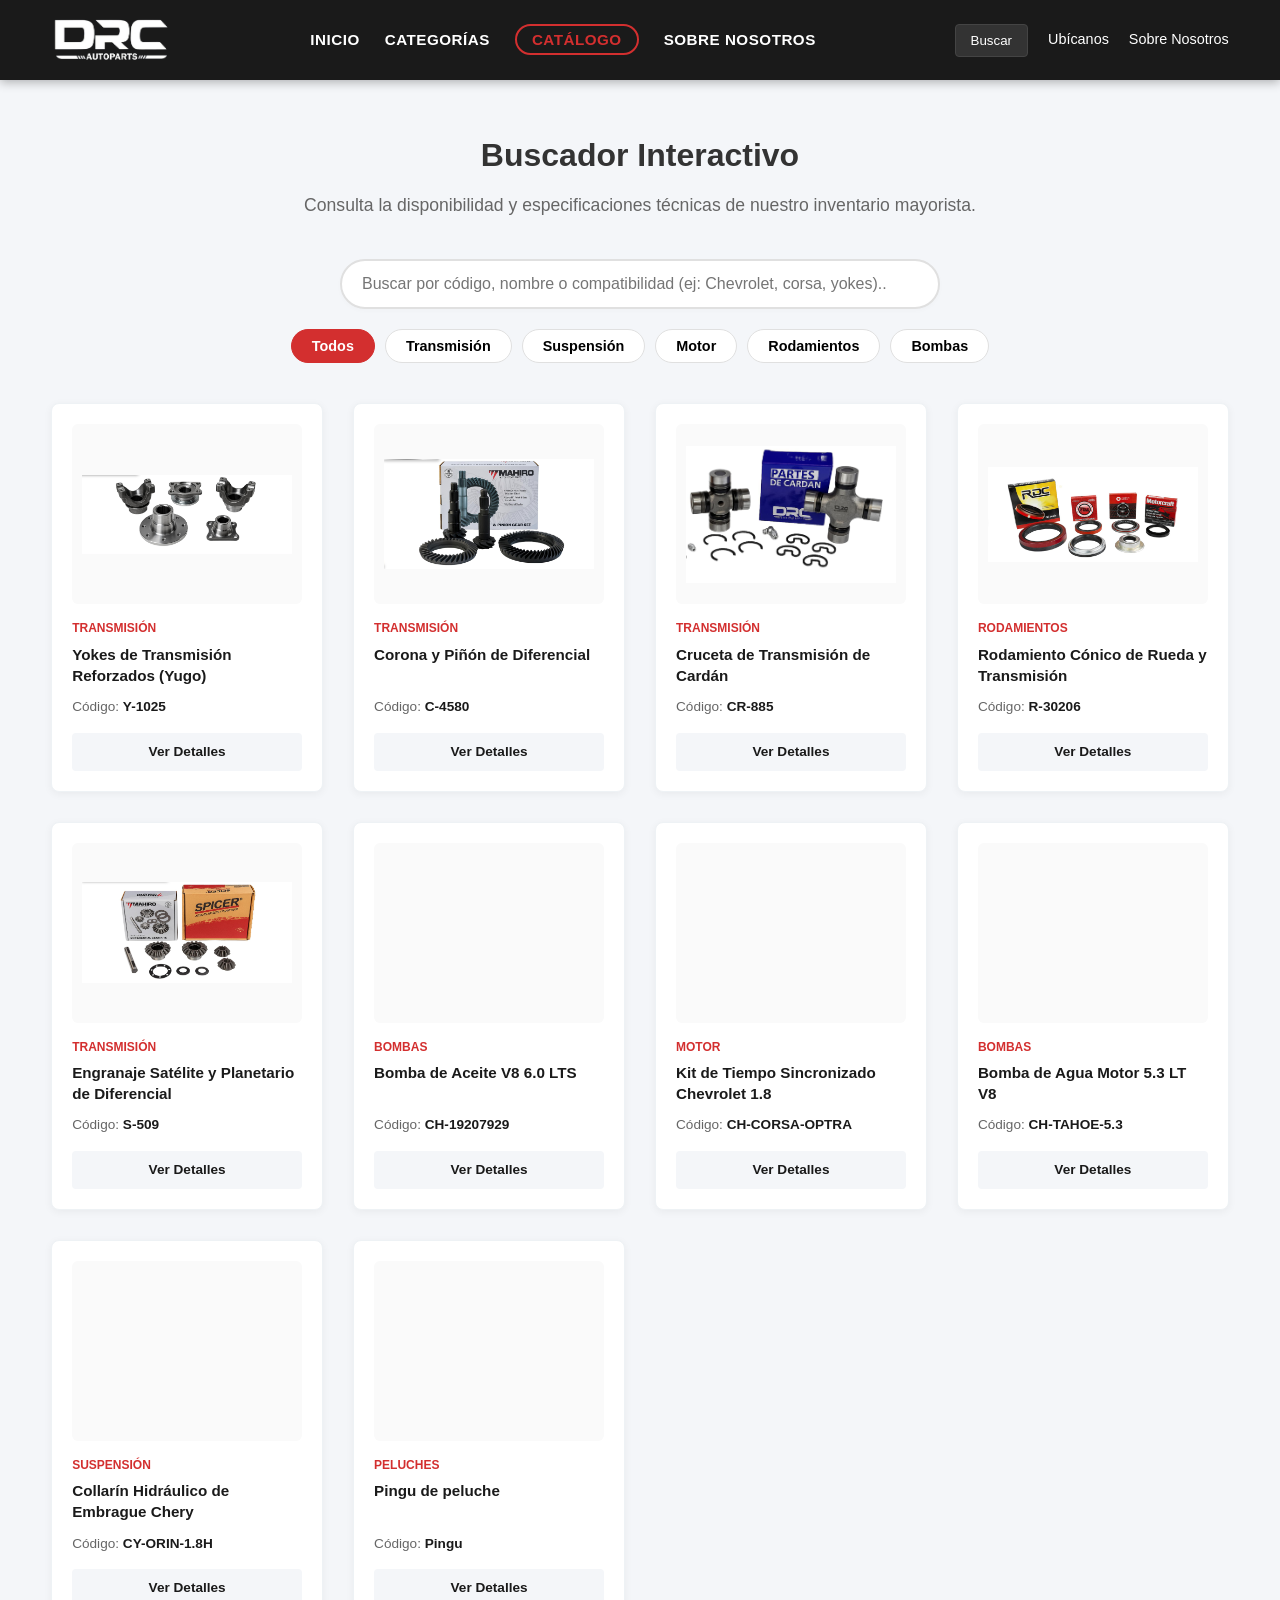
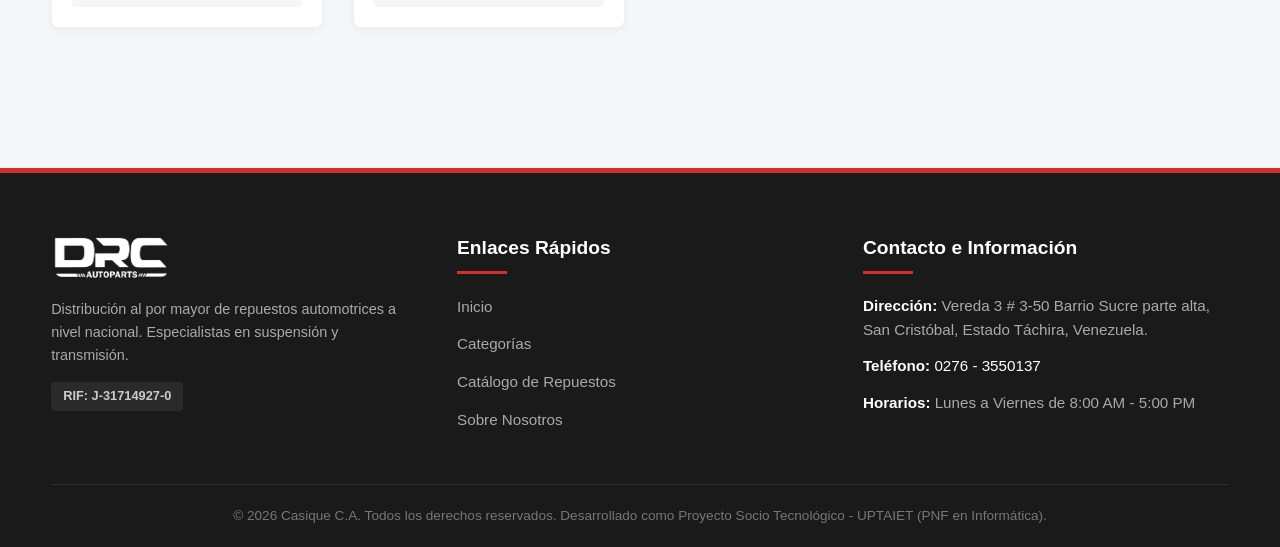
==== catalogo.html @ 3ccfd4df "Add files via upload" ====
<!DOCTYPE html>
<html lang="es">

<head>
    <meta charset="UTF-8">
    <meta name="viewport" content="width=device-width, initial-scale=1.0">
    <title>Catálogo de Repuestos | Casique C.A. - Mayor de Repuestos</title>
    <link rel="stylesheet" href="estilos.css">
</head>

<body>

    <!-- Header Corporativo -->
    <header>
        <div class="logo">
            <a href="index.html">
                <img src="images/logo.png" alt="Logo de la empresa Casique C.A.">
            </a>
        </div>

        <nav id="nav-menu">
            <ul>
                <li><a href="index.html#inicio">Inicio</a></li>
                <li><a href="index.html#categorias">Categorías</a></li>
                <li><a href="catalogo.html" class="highlight-link">Catálogo</a></li>
                <li><a href="index.html#sobre-nosotros">Sobre Nosotros</a></li>
            </ul>
        </nav>

        <div class="header-tools">
            <button class="buscar" id="header-search-btn">Buscar</button>
            <a href="index.html#despacho">Ubícanos</a>
            <a href="index.html#sobre-nosotros">Sobre Nosotros</a>
        </div>

        <button class="hamburger" id="hamburger-btn" aria-label="Abrir menú">
            <span></span>
            <span></span>
            <span></span>
        </button>
    </header>

    <main>
        <!-- Sección de Filtros y Búsqueda -->
        <section id="productos" class="seccion-catalogo" style="padding-top: 50px;">
            <h2 style="margin-bottom: 10px; font-weight: 700; text-align: center; font-size: 2rem;">Buscador Interactivo
            </h2>
            <p style="text-align: center; color: #666; margin-bottom: 40px;">Consulta la disponibilidad y
                especificaciones técnicas de nuestro inventario mayorista.</p>

            <div class="catalogo-controles">
                <div class="buscador-caja">
                    <input type="text" id="buscar-producto"
                        placeholder="Buscar por código, nombre o compatibilidad (ej: Chevrolet, corsa, yokes)...">
                    <button class="btn-clear-search" id="btn-clear-search"
                        aria-label="Limpiar búsqueda">&times;</button>
                </div>
                <div class="filtros-categorias" id="filtros-categorias">
                    <button class="filtro-btn activo" data-categoria="todos">Todos</button>
                    <button class="filtro-btn" data-categoria="transmision">Transmisión</button>
                    <button class="filtro-btn" data-categoria="suspension">Suspensión</button>
                    <button class="filtro-btn" data-categoria="motor">Motor</button>
                    <button class="filtro-btn" data-categoria="rodamientos">Rodamientos</button>
                    <button class="filtro-btn" data-categoria="bombas">Bombas</button>
                </div>
            </div>

            <div class="grid-productos" id="productos-container">
                <!-- Se cargará dinámicamente con JS -->
            </div>

            <div id="no-results" class="no-results hidden">
                <svg width="64" height="64" viewBox="0 0 24 24" fill="none" stroke="currentColor" stroke-width="1.5"
                    stroke-linecap="round" stroke-linejoin="round">
                    <circle cx="11" cy="11" r="8"></circle>
                    <line x1="21" y1="21" x2="16.65" y2="16.65"></line>
                    <line x1="8" y1="11" x2="14" y2="11"></line>
                </svg>
                <p>No se encontraron repuestos que coincidan con tu búsqueda.</p>
                <button class="btn" id="btn-reset-filters">Ver todos los productos</button>
            </div>
        </section>

    </main>

    <!-- Modal de Detalles del Producto -->
    <div id="producto-modal" class="modal">
        <div class="modal-content">
            <button class="close-modal" id="close-modal-btn" aria-label="Cerrar modal">&times;</button>
            <div class="modal-body">
                <div class="modal-img-container">
                    <img id="modal-producto-img" src="" alt="Imagen de repuesto">
                </div>
                <div class="modal-info">
                    <span id="modal-producto-categoria" class="tag-categoria">Categoría</span>
                    <h3 id="modal-producto-titulo">Nombre del Repuesto</h3>
                    <p class="codigo-producto">Código: <span id="modal-producto-codigo">N/A</span></p>
                    <div class="detalles-compatibilidad">
                        <h4>Compatibilidad y Descripción:</h4>
                        <p id="modal-producto-descripcion">Detalles técnicos del repuesto...</p>
                    </div>
                    <div class="modal-actions">
                        <a href="#" id="modal-btn-cotizar" target="_blank" class="btn btn-whatsapp"
                            style="text-decoration: none;">
                            <svg width="20" height="20" viewBox="0 0 24 24" fill="currentColor"
                                style="margin-right: 8px; vertical-align: middle;">
                                <path
                                    d="M.057 24l1.687-6.163c-1.041-1.804-1.588-3.849-1.587-5.946C.06 5.348 5.397.01 12.008.01c3.202.001 6.212 1.246 8.477 3.514 2.266 2.268 3.507 5.28 3.505 8.484-.004 6.657-5.34 11.997-11.953 11.997-2.005-.001-3.973-.502-5.717-1.456L0 24zm6.59-4.846c1.6.95 3.188 1.449 4.825 1.451 5.436 0 9.86-4.37 9.864-9.799.002-2.63-1.023-5.101-2.885-6.97C16.579 2.028 14.103 1 11.488 1 6.048 1 1.622 5.37 1.618 10.8c-.001 1.702.455 3.361 1.32 4.8l-.996 3.636 3.725-.976zm11.458-7.712c-.302-.15-1.788-.882-2.064-.983-.277-.1-.478-.15-.679.15-.202.302-.782.983-.96 1.185-.177.201-.355.225-.657.075-.302-.15-1.274-.469-2.427-1.496-.897-.8-1.502-1.788-1.678-2.088-.178-.3-.02-.461.13-.611.135-.135.302-.35.454-.525.151-.175.202-.3.302-.5.101-.2.05-.376-.025-.526-.075-.15-.679-1.636-.93-2.247-.244-.587-.49-.508-.679-.518-.175-.008-.376-.01-.578-.01-.201 0-.527.075-.803.376-.277.301-1.056 1.028-1.056 2.508 0 1.48 1.081 2.91 1.232 3.111.15.201 2.128 3.249 5.156 4.554.72.31 1.28.496 1.718.636.723.23 1.381.198 1.902.12.58-.087 1.788-.731 2.039-1.437.252-.705.252-1.309.176-1.437-.075-.128-.277-.203-.579-.353z" />
                            </svg>
                            Solicitar por WhatsApp
                        </a>
                    </div>
                </div>
            </div>
        </div>
    </div>

    <!-- Pie de Página Institucional -->
    <footer>
        <div class="footer-container">
            <div class="footer-col footer-about">
                <img src="images/logo.png" alt="Casique C.A. Logo" class="footer-logo">
                <p>Distribución al por mayor de repuestos automotrices a nivel nacional. Especialistas en suspensión y
                    transmisión.</p>
                <div class="footer-rif">RIF: J-31714927-0</div>
            </div>

            <div class="footer-col footer-links">
                <h3>Enlaces Rápidos</h3>
                <ul>
                    <li><a href="index.html#inicio">Inicio</a></li>
                    <li><a href="index.html#categorias">Categorías</a></li>
                    <li><a href="catalogo.html">Catálogo de Repuestos</a></li>
                    <li><a href="index.html#sobre-nosotros">Sobre Nosotros</a></li>
                </ul>
            </div>

            <div class="footer-col footer-contact">
                <h3>Contacto e Información</h3>
                <p><strong>Dirección:</strong> Vereda 3 # 3-50 Barrio Sucre parte alta, San Cristóbal, Estado Táchira,
                    Venezuela.</p>
                <p><strong>Teléfono:</strong> <a href="tel:+582763550137">0276 - 3550137</a></p>
                <p><strong>Horarios:</strong> Lunes a Viernes de 8:00 AM - 5:00 PM</p>
            </div>
        </div>

        <div class="footer-bottom">
            <p>&copy; 2026 Casique C.A. Todos los derechos reservados. Desarrollado como Proyecto Socio Tecnológico -
                UPTAIET (PNF en Informática).</p>
        </div>
    </footer>

    <script src="datos.js"></script>
    <script src="script.js"></script>
</body>

</html>
---- estilos.css ----
:root {
            --primary: #d32f2f;
            --primary-hover: #b71c1c;
            --dark: #1a1a1a;
            --light: #f4f6f9;
            --white: #ffffff;
            --gray-text: #666;
            --light-gray: #e0e0e0;
            --transition: all 0.3s ease;
        }

        /* --- ESTILOS GENERALES Y RESETEO --- */
        * {
            margin: 0;
            padding: 0;
            box-sizing: border-box;
        }

        body {
            font-family: 'Segoe UI', Tahoma, Geneva, Verdana, sans-serif;
            background-color: var(--light);
            color: #333;
            line-height: 1.6;
            padding-top: 80px; /* Evita que el header fijo tape el contenido */
            overflow-x: hidden;
        }

        a {
            text-decoration: none;
            color: inherit;
        }

        ul {
            list-style: none;
        }

        img {
            max-width: 100%;
            height: auto;
            display: block;
        }

        /* --- BOTONES --- */
        .btn {
            display: inline-block;
            background-color: var(--primary); /* Rojo automotriz/corporativo */
            color: #fff;
            padding: 12px 25px;
            font-weight: bold;
            border-radius: 4px;
            text-transform: uppercase;
            transition: var(--transition);
            border: none;
            cursor: pointer;
        }

        .btn:hover {
            background-color: var(--primary-hover);
        }

        .btn-large {
            padding: 14px 32px;
            font-size: 1rem;
            letter-spacing: 0.5px;
            box-shadow: 0 4px 15px rgba(211, 47, 47, 0.3);
        }

        /* --- HEADER GLOBAL --- */
        header {
            position: fixed;
            top: 0;
            left: 0;
            width: 100%;
            height: 80px;
            background-color: var(--dark); /* Fondo oscuro elegante */
            color: #fff;
            display: flex;
            justify-content: space-between;
            align-items: center;
            padding: 0 4%;
            box-shadow: 0 2px 10px rgba(0,0,0,0.3);
            z-index: 1000;
        }

        .logo img {
            height: 50px; /* Tamaño estimado para el logo corporativo */
            background-color: transparent;
        }

        nav ul {
            display: flex;
            gap: 25px;
        }

        nav ul li a {
            font-weight: 600;
            font-size: 0.95rem;
            text-transform: uppercase;
            letter-spacing: 0.5px;
            transition: color 0.3s;
        }

        nav ul li a:hover {
            color: var(--primary);
        }

        .header-tools {
            display: flex;
            align-items: center;
            gap: 20px;
        }

        .header-tools .buscar {
            background: #333;
            color: #fff;
            border: 1px solid #444;
            padding: 8px 15px;
            border-radius: 4px;
            cursor: pointer;
            transition: var(--transition);
        }

        .header-tools .buscar:hover {
            background-color: var(--primary);
            border-color: var(--primary);
        }

        .header-tools a {
            font-size: 0.9rem;
            font-weight: 500;
        }

        .btn-login {
            background-color: #333;
            padding: 8px 15px;
            border-radius: 4px;
            border: 1px solid #444;
            transition: var(--transition);
        }

        .btn-login:hover {
            background-color: var(--primary);
            border-color: var(--primary);
        }

        /* Hamburguesa por defecto oculta en escritorio */
        .hamburger {
            display: none;
        }

        /* --- SECCIÓN 1: BANNER PRINCIPAL (SLIDER) --- */
        #inicio {
            position: relative;
            height: calc(100vh - 80px);
            background-color: #0a0a0a;
            display: flex;
            align-items: center;
            overflow: hidden;
            color: #fff;
        }

        .banner-background {
            position: absolute;
            top: 0;
            left: 0;
            width: 100%;
            height: 100%;
            z-index: 1;
        }

        .slide {
            position: absolute;
            top: 0;
            left: 0;
            width: 100%;
            height: 100%;
            background-size: cover;
            background-position: center;
            opacity: 0;
            transition: opacity 1s ease-in-out;
            z-index: 1;
        }

        .slide.active {
            opacity: 1;
            z-index: 2;
        }

        .banner-content {
            position: relative;
            z-index: 3;
            max-width: 800px;
            padding: 0 4%;
            opacity: 1;
            transition: opacity 0.5s ease;
        }

        .banner-content p.subtitle {
            color: var(--primary);
            font-weight: bold;
            letter-spacing: 2px;
            margin-bottom: 10px;
        }

        .banner-content h1 {
            font-size: 3.5rem;
            line-height: 1.2;
            margin-bottom: 20px;
            font-weight: 800;
        }

        .banner-content p:nth-child(3) {
            font-size: 1.2rem;
            margin-bottom: 30px;
            color: #ccc;
        }

        /* Controles simulados del Slider */
        .slider-controls {
            position: absolute;
            bottom: 30px;
            right: 4%;
            z-index: 3;
            display: flex;
            align-items: center;
            gap: 15px;
        }

        .slider-controls button {
            background: rgba(255,255,255,0.1);
            border: 1px solid rgba(255,255,255,0.3);
            color: #fff;
            width: 40px;
            height: 40px;
            border-radius: 50%;
            cursor: pointer;
            font-size: 1.2rem;
            transition: background 0.3s;
        }

        .slider-controls button:hover {
            background: var(--primary);
            border-color: var(--primary);
        }

        /* --- SECCIÓN GENERAL (ESTRUCTURA DE BLOQUES) --- */
        section {
            padding: 80px 4%;
        }

        section h2 {
            font-size: 2.2rem;
            text-align: center;
            margin-bottom: 10px;
            font-weight: 700;
        }

        section > p {
            text-align: center;
            color: #666;
            margin-bottom: 50px;
            font-size: 1.1rem;
        }

        /* --- SECCIÓN 2: CATEGORÍAS --- */
        #categorias {
            background-color: var(--white);
        }

        .grid-categorias {
            display: grid;
            grid-template-columns: repeat(auto-fit, minmax(180px, 1fr));
            gap: 20px;
        }

        .categoria-item {
            background-color: #f9f9f9;
            border: 1px solid var(--light-gray);
            border-radius: 8px;
            padding: 30px 20px;
            text-align: center;
            transition: var(--transition);
            cursor: pointer;
        }

        .categoria-item:hover {
            transform: translateY(-5px);
            box-shadow: 0 5px 15px rgba(0,0,0,0.1);
            border-color: var(--primary);
        }

        .categoria-icon {
            width: 70px;
            height: 70px;
            background-color: #ffebee;
            color: var(--primary);
            border-radius: 50%;
            display: flex;
            align-items: center;
            justify-content: center;
            margin: 0 auto 15px;
            transition: var(--transition);
        }

        .categoria-icon-img {
            width: 70px;
            height: 70px;
            border-radius: 50%;
            background-color: #f9f9f9;
            overflow: hidden;
            border: 1px solid var(--light-gray);
            display: flex;
            align-items: center;
            justify-content: center;
            margin: 0 auto 15px;
            transition: var(--transition);
        }

        .categoria-icon-img img {
            max-width: 80%;
            max-height: 80%;
            object-fit: contain;
            background-color: transparent;
        }

        .categoria-item:hover .categoria-icon {
            background-color: var(--primary);
            color: var(--white);
        }

        .categoria-item:hover .categoria-icon-img {
            border-color: var(--primary);
        }

        .categoria-item h3 {
            font-size: 1rem;
            font-weight: 600;
        }

        /* --- SECCIÓN 3: CATALOGO DE PRODUCTOS --- */
        .seccion-catalogo {
            background-color: #f4f6f9;
        }

        .catalogo-controles {
            display: flex;
            flex-direction: column;
            gap: 20px;
            margin-bottom: 40px;
            align-items: center;
            width: 100%;
        }

        .buscador-caja {
            position: relative;
            width: 100%;
            max-width: 600px;
        }

        .buscador-caja input {
            width: 100%;
            padding: 14px 50px 14px 20px;
            font-size: 1rem;
            border: 2px solid var(--light-gray);
            border-radius: 30px;
            outline: none;
            transition: var(--transition);
            box-shadow: 0 2px 5px rgba(0,0,0,0.02);
        }

        .buscador-caja input:focus {
            border-color: var(--primary);
            box-shadow: 0 0 10px rgba(211, 47, 47, 0.15);
        }

        .btn-clear-search {
            position: absolute;
            right: 15px;
            top: 50%;
            transform: translateY(-50%);
            background: none;
            border: none;
            font-size: 1.5rem;
            color: #aaa;
            cursor: pointer;
            display: none;
            font-weight: bold;
        }

        .btn-clear-search:hover {
            color: var(--primary);
        }

        .filtros-categorias {
            display: flex;
            flex-wrap: wrap;
            justify-content: center;
            gap: 10px;
        }

        .filtro-btn {
            padding: 8px 20px;
            border: 1px solid var(--light-gray);
            border-radius: 20px;
            background-color: var(--white);
            cursor: pointer;
            font-weight: 600;
            font-size: 0.9rem;
            transition: var(--transition);
        }

        .filtro-btn:hover, .filtro-btn.activo {
            background-color: var(--primary);
            color: var(--white);
            border-color: var(--primary);
        }

        .grid-productos {
            display: grid;
            grid-template-columns: repeat(auto-fill, minmax(260px, 1fr));
            gap: 30px;
            width: 100%;
            transition: opacity 0.3s ease;
        }

        .producto-card {
            background: var(--white);
            border-radius: 8px;
            padding: 20px;
            box-shadow: 0 2px 8px rgba(0,0,0,0.05);
            display: flex;
            flex-direction: column;
            justify-content: space-between;
            border: 1px solid #eef2f5;
            transition: var(--transition);
            cursor: pointer;
            position: relative;
            overflow: hidden;
        }

        .producto-card:hover {
            transform: translateY(-5px);
            box-shadow: 0 8px 20px rgba(0,0,0,0.1);
            border-color: var(--primary);
        }

        .card-img-container {
            width: 100%;
            height: 180px;
            display: flex;
            align-items: center;
            justify-content: center;
            background-color: #fafafa;
            border-radius: 6px;
            margin-bottom: 15px;
            overflow: hidden;
            padding: 10px;
        }

        .producto-card img {
            max-width: 100%;
            max-height: 100%;
            object-fit: contain;
            transition: transform 0.3s ease;
        }

        .producto-card:hover img {
            transform: scale(1.08);
        }

        .card-info {
            display: flex;
            flex-direction: column;
            flex-grow: 1;
            margin-bottom: 15px;
        }

        .card-categoria-tag {
            font-size: 0.75rem;
            text-transform: uppercase;
            color: var(--primary);
            font-weight: 700;
            margin-bottom: 5px;
        }

        .producto-card h4 {
            font-size: 0.95rem;
            color: var(--dark);
            font-weight: 600;
            line-height: 1.4;
            display: -webkit-box;
            -webkit-line-clamp: 2;
            line-clamp: 2;
            -webkit-box-orient: vertical;
            overflow: hidden;
            height: 2.8em;
            margin-bottom: 10px;
        }

        .card-codigo {
            font-size: 0.85rem;
            color: var(--gray-text);
            font-weight: 500;
        }

        .card-codigo span {
            color: var(--dark);
            font-weight: 600;
        }

        .card-footer-btn {
            background-color: #f4f6f9;
            color: var(--dark);
            text-align: center;
            padding: 8px;
            border-radius: 4px;
            font-size: 0.85rem;
            font-weight: bold;
            transition: var(--transition);
        }

        .producto-card:hover .card-footer-btn {
            background-color: var(--primary);
            color: var(--white);
        }

        /* No Results */
        .no-results {
            display: flex;
            flex-direction: column;
            align-items: center;
            gap: 15px;
            padding: 60px 20px;
            text-align: center;
            width: 100%;
        }

        .no-results svg {
            color: #aaa;
        }

        .no-results p {
            font-size: 1.1rem;
            color: var(--gray-text);
        }

        .no-results.hidden {
            display: none;
        }

        /* --- SECCIÓN 4: SOBRE NOSOTROS --- */
        #sobre-nosotros {
            background-color: var(--dark);
            color: #fff;
        }

        .grid-nosotros {
            display: grid;
            grid-template-columns: repeat(auto-fit, minmax(280px, 1fr));
            gap: 40px;
            text-align: center;
        }

        .nosotros-item .icono {
            width: 80px;
            height: 80px;
            background-color: rgba(255,255,255,0.05);
            color: var(--primary);
            border-radius: 50%;
            display: flex;
            align-items: center;
            justify-content: center;
            margin: 0 auto 20px;
            border: 1px solid rgba(255,255,255,0.1);
            transition: var(--transition);
        }

        .nosotros-item:hover .icono {
            background-color: var(--primary);
            color: var(--white);
            transform: scale(1.05);
        }

        .nosotros-item h3 {
            font-size: 1.5rem;
            margin-bottom: 15px;
            color: #fff;
        }

        .nosotros-item p {
            color: #aaa;
            margin-bottom: 20px;
            font-size: 0.95rem;
            min-height: 40px;
        }

        .nosotros-item .btn {
            padding: 8px 20px;
            font-size: 0.85rem;
        }

        /* --- SECCIÓN 5: DESPACHO NACIONAL --- */
        #despacho {
            background-color: var(--white);
            display: flex;
            flex-direction: column;
            gap: 40px;
            align-items: center;
        }

        @media (min-width: 768px) {
            #despacho {
                flex-direction: row;
            }
            #despacho > div {
                flex: 1;
            }
        }

        .despacho-banner img {
            width: 100%;
            border-radius: 8px;
            box-shadow: 0 4px 12px rgba(0,0,0,0.1);
        }

        .despacho-texto h2 {
            text-align: left;
            margin-bottom: 20px;
        }

        .despacho-texto p {
            font-size: 1.1rem;
            color: #555;
            margin-bottom: 25px;
        }

        /* --- MODAL DE DETALLES DEL PRODUCTO --- */
        .modal {
            position: fixed;
            top: 0;
            left: 0;
            width: 100%;
            height: 100%;
            background-color: rgba(0, 0, 0, 0.75);
            backdrop-filter: blur(4px);
            z-index: 2000;
            display: flex;
            justify-content: center;
            align-items: center;
            opacity: 0;
            pointer-events: none;
            transition: opacity 0.3s ease;
        }

        .modal.active {
            opacity: 1;
            pointer-events: auto;
        }

        .modal-content {
            background-color: var(--white);
            border-radius: 12px;
            width: 90%;
            max-width: 750px;
            padding: 35px;
            position: relative;
            transform: translateY(-50px);
            transition: transform 0.3s ease;
            box-shadow: 0 10px 30px rgba(0, 0, 0, 0.3);
        }

        .modal.active .modal-content {
            transform: translateY(0);
        }

        .close-modal {
            position: absolute;
            top: 15px;
            right: 20px;
            font-size: 2.5rem;
            background: none;
            border: none;
            cursor: pointer;
            color: #888;
            transition: var(--transition);
            line-height: 1;
        }

        .close-modal:hover {
            color: var(--primary);
        }

        .modal-body {
            display: flex;
            flex-direction: column;
            gap: 30px;
            margin-top: 10px;
        }

        @media (min-width: 650px) {
            .modal-body {
                flex-direction: row;
            }
        }

        .modal-img-container {
            flex: 1;
            display: flex;
            justify-content: center;
            align-items: center;
            background-color: #f9f9f9;
            border-radius: 8px;
            overflow: hidden;
            padding: 20px;
            border: 1px solid var(--light-gray);
            height: 250px;
        }

        .modal-img-container img {
            max-width: 100%;
            max-height: 100%;
            object-fit: contain;
        }

        .modal-info {
            flex: 1.3;
            display: flex;
            flex-direction: column;
            justify-content: space-between;
        }

        .tag-categoria {
            align-self: flex-start;
            background-color: #ffebee;
            color: var(--primary);
            padding: 4px 12px;
            border-radius: 15px;
            font-size: 0.75rem;
            font-weight: 700;
            text-transform: uppercase;
            margin-bottom: 10px;
        }

        .modal-info h3 {
            font-size: 1.4rem;
            color: var(--dark);
            margin-bottom: 10px;
            font-weight: 700;
            line-height: 1.3;
        }

        .codigo-producto {
            font-size: 0.95rem;
            color: var(--gray-text);
            margin-bottom: 20px;
            font-weight: 500;
        }

        .codigo-producto span {
            color: var(--dark);
            font-weight: 700;
        }

        .detalles-compatibilidad {
            background-color: #f8f9fa;
            padding: 15px;
            border-radius: 6px;
            border-left: 4px solid var(--primary);
            margin-bottom: 20px;
            flex-grow: 1;
        }

        .detalles-compatibilidad h4 {
            font-size: 0.9rem;
            margin-bottom: 6px;
            color: var(--dark);
            text-transform: uppercase;
            letter-spacing: 0.5px;
        }

        .detalles-compatibilidad p {
            font-size: 0.9rem;
            color: #444;
            line-height: 1.5;
        }

        .btn-whatsapp {
            background-color: #25D366 !important;
            display: flex;
            align-items: center;
            justify-content: center;
            gap: 10px;
            width: 100%;
            font-size: 1rem;
            box-shadow: 0 4px 10px rgba(37, 211, 102, 0.2);
            transition: var(--transition);
        }

        .btn-whatsapp:hover {
            background-color: #128C7E !important;
        }

        /* --- PIE DE PÁGINA (FOOTER) --- */
        footer {
            background-color: var(--dark);
            color: #fff;
            padding: 60px 4% 20px;
            border-top: 5px solid var(--primary);
            margin-top: 60px;
        }

        .footer-container {
            display: grid;
            grid-template-columns: repeat(auto-fit, minmax(250px, 1fr));
            gap: 40px;
            max-width: 1200px;
            margin: 0 auto 40px;
        }

        .footer-col h3 {
            font-size: 1.2rem;
            margin-bottom: 20px;
            position: relative;
            padding-bottom: 10px;
            font-weight: 700;
        }

        .footer-col h3::after {
            content: '';
            position: absolute;
            bottom: 0;
            left: 0;
            width: 50px;
            height: 2.5px;
            background-color: var(--primary);
        }

        .footer-logo {
            height: 50px;
            margin-bottom: 15px;
            object-fit: contain;
            display: block;
        }

        .footer-about p {
            font-size: 0.9rem;
            color: #aaa;
            line-height: 1.6;
        }

        .footer-rif {
            display: inline-block;
            background-color: #2a2a2a;
            color: #ccc;
            padding: 4px 12px;
            font-size: 0.8rem;
            border-radius: 4px;
            margin-top: 15px;
            font-weight: 600;
        }

        .footer-links ul li {
            margin-bottom: 12px;
        }

        .footer-links ul li a {
            color: #aaa;
            transition: var(--transition);
            font-size: 0.95rem;
        }

        .footer-links ul li a:hover {
            color: var(--primary);
            padding-left: 6px;
        }

        .footer-contact p {
            color: #aaa;
            margin-bottom: 12px;
            font-size: 0.95rem;
        }

        .footer-contact p strong {
            color: #fff;
        }

        .footer-contact a {
            color: #fff;
            transition: var(--transition);
        }

        .footer-contact a:hover {
            color: var(--primary);
        }

        .footer-bottom {
            text-align: center;
            border-top: 1px solid #2d2d2d;
            padding-top: 20px;
            font-size: 0.85rem;
            color: #777;
        }

        /* --- RESPONSIVIDAD Y MENÚ MÓVIL --- */
        @media (max-width: 992px) {
            header {
                padding: 0 6%;
            }

            nav {
                position: fixed;
                top: 80px;
                left: -100%;
                width: 80%;
                max-width: 300px;
                height: calc(100vh - 80px);
                background-color: var(--dark);
                transition: var(--transition);
                z-index: 999;
                box-shadow: 4px 0 15px rgba(0,0,0,0.5);
                overflow-y: auto;
            }

            nav.active {
                left: 0;
            }

            nav ul {
                flex-direction: column;
                padding: 40px 30px;
                gap: 25px;
            }

            nav ul li a {
                font-size: 1.15rem;
                display: block;
                padding: 5px 0;
                border-bottom: 1px solid #2a2a2a;
            }

            .header-tools {
                display: none; /* Se oculta o integra */
            }

            .hamburger {
                display: flex;
                flex-direction: column;
                justify-content: space-between;
                width: 28px;
                height: 20px;
                background: transparent;
                border: none;
                cursor: pointer;
                z-index: 1001;
            }

            .hamburger span {
                width: 100%;
                height: 3px;
                background-color: var(--white);
                border-radius: 2px;
                transition: var(--transition);
            }

            /* Animación de la hamburguesa */
            .hamburger.active span:nth-child(1) {
                transform: rotate(45deg) translate(5px, 5px);
            }

            .hamburger.active span:nth-child(2) {
                opacity: 0;
            }

            .hamburger.active span:nth-child(3) {
                transform: rotate(-45deg) translate(7px, -7px);
            }

            .banner-content h1 {
                font-size: 2.5rem;
            }

            .banner-content p:nth-child(3) {
                font-size: 1.05rem;
            }
        }

        @media (max-width: 480px) {
            .banner-content h1 {
                font-size: 2rem;
            }
            .modal-content {
                padding: 20px;
            }
            .modal-img-container {
                height: 180px;
            }
            .modal-info h3 {
                font-size: 1.2rem;
            }
        }

        /* --- BOTÓN DE CATÁLOGO EN MENU --- */
        .highlight-link {
            color: var(--primary) !important;
            border: 2.5px solid var(--primary);
            padding: 5px 15px !important;
            border-radius: 20px;
            transition: var(--transition);
        }
        .highlight-link:hover {
            background-color: var(--primary);
            color: var(--white) !important;
        }

        /* --- BOTÓN TRANSPARENTE BANNER --- */
        .btn-outline {
            background-color: transparent !important;
            border: 2px solid var(--white) !important;
            color: var(--white) !important;
        }
        .btn-outline:hover {
            background-color: var(--white) !important;
            color: var(--dark) !important;
            border-color: var(--white) !important;
        }

        /* --- CTA DE VER CATÁLOGO COMPLETO --- */
        .ver-mas-catalogo {
            text-align: center;
            margin-top: 50px;
            background-color: var(--white);
            padding: 40px;
            border-radius: 8px;
            box-shadow: 0 4px 15px rgba(0,0,0,0.05);
            border: 1px solid #eef2f5;
        }
        .ver-mas-catalogo h3 {
            font-size: 1.5rem;
            color: var(--dark);
            margin-bottom: 12px;
            font-weight: 700;
        }
        .ver-mas-catalogo p {
            color: var(--gray-text);
            margin-bottom: 25px;
            max-width: 600px;
            margin-left: auto;
            margin-right: auto;
            font-size: 1rem;
        }

        /* --- ESTILOS VISOR DE CATÁLOGO COMPLETO (catalogo.html) --- */
        .catalogo-viewer-container {
            display: grid;
            grid-template-columns: 280px 1fr;
            height: calc(100vh - 80px);
            background-color: #eef2f5;
            overflow: hidden;
        }

        /* Barra Lateral del Visor */
        .viewer-sidebar {
            background-color: var(--white);
            border-right: 1px solid var(--light-gray);
            display: flex;
            flex-direction: column;
            height: 100%;
            overflow: hidden;
            z-index: 10;
            transition: var(--transition);
        }
        .sidebar-header {
            padding: 20px;
            border-bottom: 1px solid var(--light-gray);
            background-color: #fcfcfc;
        }
        .sidebar-header h3 {
            font-size: 1.05rem;
            color: var(--dark);
            font-weight: 700;
            margin-bottom: 5px;
        }
        .sidebar-header p {
            font-size: 0.8rem;
            color: var(--gray-text);
        }
        .thumbnails-list {
            flex-grow: 1;
            overflow-y: auto;
            padding: 15px;
            display: flex;
            flex-direction: column;
            gap: 15px;
        }
        .thumbnail-item {
            display: flex;
            flex-direction: column;
            align-items: center;
            gap: 8px;
            cursor: pointer;
            padding: 10px;
            border: 2px solid transparent;
            border-radius: 6px;
            background-color: #f9f9f9;
            transition: var(--transition);
        }
        .thumbnail-item:hover {
            border-color: #ccc;
            background-color: #f0f0f0;
        }
        .thumbnail-item.active {
            border-color: var(--primary);
            background-color: #ffebee;
        }
        .thumbnail-item img {
            width: 100%;
            max-width: 130px;
            height: auto;
            border: 1px solid #ddd;
            box-shadow: 0 2px 4px rgba(0,0,0,0.05);
            background-color: #fff;
        }
        .thumbnail-item span {
            font-size: 0.75rem;
            font-weight: bold;
            color: var(--gray-text);
        }
        .thumbnail-item.active span {
            color: var(--primary);
        }

        /* Área de Lectura del Visor */
        .viewer-main-area {
            display: flex;
            flex-direction: column;
            height: 100%;
            overflow: hidden;
            position: relative;
        }

        /* Barra de herramientas */
        .viewer-toolbar {
            background-color: var(--white);
            border-bottom: 1px solid var(--light-gray);
            padding: 10px 20px;
            display: flex;
            align-items: center;
            justify-content: space-between;
            flex-wrap: wrap;
            gap: 15px;
            box-shadow: 0 2px 8px rgba(0,0,0,0.03);
            z-index: 5;
        }
        .toolbar-group {
            display: flex;
            align-items: center;
            gap: 10px;
        }
        .toolbar-btn {
            background-color: #f4f6f9;
            border: 1px solid var(--light-gray);
            color: var(--dark);
            width: 38px;
            height: 38px;
            border-radius: 4px;
            display: flex;
            align-items: center;
            justify-content: center;
            cursor: pointer;
            font-size: 1.1rem;
            transition: var(--transition);
            font-weight: bold;
            border: none;
        }
        .toolbar-btn:hover {
            background-color: var(--primary);
            color: var(--white);
        }
        .toolbar-btn.btn-text {
            width: auto;
            padding: 0 15px;
            font-size: 0.85rem;
            text-transform: uppercase;
            letter-spacing: 0.5px;
        }
        .toolbar-btn.btn-whatsapp-floating {
            background-color: #25D366;
            color: var(--white);
        }
        .toolbar-btn.btn-whatsapp-floating:hover {
            background-color: #128C7E;
        }
        .page-indicator {
            font-size: 0.9rem;
            color: var(--dark);
            font-weight: 600;
            display: flex;
            align-items: center;
            gap: 5px;
        }
        .page-indicator input {
            width: 45px;
            text-align: center;
            padding: 5px;
            border: 1px solid var(--light-gray);
            border-radius: 4px;
            font-weight: bold;
            font-size: 0.9rem;
            outline: none;
        }
        .page-indicator input:focus {
            border-color: var(--primary);
        }
        .zoom-indicator {
            font-size: 0.85rem;
            font-weight: 700;
            color: var(--gray-text);
            min-width: 55px;
            text-align: center;
        }

        /* Viewport de visualización de imagen */
        .viewer-viewport {
            flex-grow: 1;
            overflow: auto;
            padding: 40px 20px;
            display: flex;
            justify-content: center;
            align-items: flex-start;
            position: relative;
            cursor: grab;
            scroll-behavior: smooth;
        }
        .viewer-viewport:active {
            cursor: grabbing;
        }
        .document-wrapper {
            background-color: var(--white);
            box-shadow: 0 6px 25px rgba(0,0,0,0.12);
            border-radius: 4px;
            overflow: hidden;
            transition: transform 0.2s cubic-bezier(0.1, 0.8, 0.2, 1);
            transform-origin: top center;
            display: flex;
            justify-content: center;
            align-items: center;
            max-width: 100%;
        }
        .document-image {
            display: block;
            max-width: 100%;
            height: auto;
            pointer-events: none;
            user-select: none;
        }

        /* Botón hamburguesa exclusivo para el sidebar del visor */
        .btn-toggle-sidebar {
            display: none;
            background-color: #333;
            color: #fff;
            border: none;
            padding: 8px 12px;
            border-radius: 4px;
            font-size: 0.85rem;
            font-weight: bold;
            cursor: pointer;
            align-items: center;
            gap: 8px;
            transition: var(--transition);
        }
        .btn-toggle-sidebar:hover {
            background-color: var(--primary);
        }

        /* Ajustes responsivos móviles del Visor */
        @media (max-width: 768px) {
            .catalogo-viewer-container {
                grid-template-columns: 1fr;
            }
            .viewer-sidebar {
                position: absolute;
                left: -100%;
                top: 0;
                width: 260px;
                height: 100%;
                box-shadow: 4px 0 15px rgba(0,0,0,0.3);
            }
            .viewer-sidebar.active {
                left: 0;
            }
            .btn-toggle-sidebar {
                display: flex;
            }
            .viewer-toolbar {
                padding: 10px;
            }
            .toolbar-group {
                gap: 5px;
            }
            .toolbar-btn {
                width: 34px;
                height: 34px;
                font-size: 0.95rem;
            }
            .toolbar-btn.btn-text {
                padding: 0 10px;
                font-size: 0.75rem;
            }
        }

        /* --- PÁGINA SOBRE NOSOTROS (nosotros.html) --- */

        .container {
            max-width: 1200px;
            margin: 0 auto;
            padding: 0 4%;
        }

        /* Enlace de navegación activo */
        .active-nav {
            color: var(--primary) !important;
            border-bottom: 2px solid var(--primary);
            padding-bottom: 4px;
        }

        /* Banner Hero */
        .about-hero {
            background-color: var(--dark);
            color: var(--white);
            padding: 100px 4% 80px;
            text-align: center;
            position: relative;
            overflow: hidden;
            background-image: linear-gradient(rgba(0,0,0,0.75), rgba(0,0,0,0.75)), url('https://images.unsplash.com/photo-1486006920555-c77dce18193b?auto=format&fit=crop&w=1600&q=80');
            background-size: cover;
            background-position: center;
            margin-bottom: 60px;
        }

        .about-hero-content {
            max-width: 800px;
            margin: 0 auto;
            position: relative;
            z-index: 2;
        }

        .about-hero h1 {
            font-size: 3rem;
            font-weight: 800;
            margin-bottom: 15px;
            text-transform: uppercase;
            letter-spacing: 1px;
        }

        .about-hero p {
            color: #ccc;
            font-size: 1.2rem;
            line-height: 1.6;
        }

        /* Tags de Sección */
        .section-tag {
            display: inline-block;
            color: var(--primary);
            font-size: 0.85rem;
            font-weight: 700;
            text-transform: uppercase;
            letter-spacing: 2px;
            margin-bottom: 12px;
        }

        .text-center {
            text-align: center;
            display: block;
        }

        .section-desc {
            max-width: 700px;
            margin: 0 auto 50px;
            color: var(--gray-text);
            font-size: 1.05rem;
        }

        /* Sección Quiénes Somos */
        .quienes-somos {
            margin-bottom: 80px;
        }

        .quienes-somos-grid {
            display: grid;
            grid-template-columns: 1fr 1fr;
            gap: 50px;
            align-items: center;
        }

        .quienes-somos-content h2 {
            font-size: 2.2rem;
            color: var(--dark);
            margin-bottom: 20px;
            font-weight: 800;
        }

        .quienes-somos-content p {
            margin-bottom: 18px;
            color: #444;
            font-size: 1rem;
            line-height: 1.7;
        }

        /* Contenedores Placeholder de Imagen */
        .image-placeholder {
            background-color: var(--white);
            border: 2.5px dashed var(--light-gray);
            border-radius: 8px;
            padding: 40px 30px;
            text-align: center;
            display: flex;
            flex-direction: column;
            align-items: center;
            justify-content: center;
            min-height: 350px;
            box-shadow: 0 4px 15px rgba(0, 0, 0, 0.03);
            transition: var(--transition);
            position: relative;
            overflow: hidden;
            cursor: pointer;
        }

        .image-placeholder::before {
            content: '';
            position: absolute;
            top: 0;
            left: 0;
            width: 100%;
            height: 100%;
            background: radial-gradient(circle, rgba(211,47,47,0.02) 0%, transparent 70%);
            opacity: 0;
            transition: var(--transition);
            pointer-events: none;
        }

        .image-placeholder:hover {
            border-color: var(--primary);
            box-shadow: 0 8px 25px rgba(211, 47, 47, 0.08);
            transform: translateY(-4px);
        }

        .image-placeholder:hover::before {
            opacity: 1;
        }

        .placeholder-icon {
            color: var(--gray-text);
            background-color: var(--light);
            width: 70px;
            height: 70px;
            border-radius: 50%;
            display: flex;
            align-items: center;
            justify-content: center;
            margin-bottom: 20px;
            transition: var(--transition);
        }

        .image-placeholder:hover .placeholder-icon {
            color: var(--primary);
            background-color: rgba(211, 47, 47, 0.08);
            transform: scale(1.1);
        }

        .placeholder-title {
            font-size: 1.15rem;
            color: var(--dark);
            margin-bottom: 10px;
            font-weight: 700;
        }

        .placeholder-desc {
            font-size: 0.9rem;
            color: var(--gray-text);
            max-width: 320px;
            margin-bottom: 18px;
            line-height: 1.5;
        }

        .placeholder-size {
            display: inline-block;
            background-color: var(--light);
            color: var(--dark);
            font-size: 0.75rem;
            font-weight: 700;
            padding: 5px 12px;
            border-radius: 20px;
            letter-spacing: 0.5px;
            border: 1px solid var(--light-gray);
            transition: var(--transition);
        }

        .image-placeholder:hover .placeholder-size {
            background-color: var(--primary);
            color: var(--white);
            border-color: var(--primary);
        }

        /* Sección Misión y Visión */
        .mision-vision {
            background-color: var(--white);
            padding: 80px 0;
            border-top: 1px solid var(--light-gray);
            border-bottom: 1px solid var(--light-gray);
            margin-bottom: 80px;
        }

        .mision-vision-row {
            display: grid;
            grid-template-columns: 1.1fr 0.9fr;
            gap: 60px;
            align-items: center;
            margin-bottom: 60px;
        }

        .mision-vision-row:last-child {
            margin-bottom: 0;
        }

        .mision-vision-row.reverse {
            grid-template-columns: 0.9fr 1.1fr;
        }

        .mision-vision-row.reverse .mision-vision-content {
            grid-column: 2;
        }

        .mision-vision-row.reverse .mision-vision-image {
            grid-column: 1;
            grid-row: 1;
        }

        .mv-icon {
            color: var(--primary);
            background-color: rgba(211, 47, 47, 0.05);
            width: 60px;
            height: 60px;
            border-radius: 12px;
            display: flex;
            align-items: center;
            justify-content: center;
            margin-bottom: 20px;
        }

        .mision-vision-content h2 {
            font-size: 2.2rem;
            color: var(--dark);
            margin-bottom: 20px;
            font-weight: 800;
        }

        .mision-vision-content p {
            color: #444;
            font-size: 1.05rem;
            line-height: 1.8;
        }

        /* Sección Valores */
        .valores-corporativos {
            margin-bottom: 80px;
        }

        .valores-corporativos h2 {
            font-size: 2.5rem;
            color: var(--dark);
            margin-bottom: 15px;
            font-weight: 800;
        }

        .valores-grid {
            display: grid;
            grid-template-columns: repeat(auto-fit, minmax(240px, 1fr));
            gap: 30px;
        }

        .valor-card {
            background-color: var(--white);
            border: 1px solid var(--light-gray);
            border-radius: 8px;
            padding: 35px 25px;
            text-align: center;
            transition: var(--transition);
            box-shadow: 0 4px 10px rgba(0, 0, 0, 0.02);
        }

        .valor-card:hover {
            transform: translateY(-8px);
            box-shadow: 0 10px 25px rgba(0, 0, 0, 0.06);
            border-color: rgba(211, 47, 47, 0.2);
        }

        .valor-icon {
            color: var(--primary);
            background-color: rgba(211, 47, 47, 0.05);
            width: 64px;
            height: 64px;
            border-radius: 50%;
            display: flex;
            align-items: center;
            justify-content: center;
            margin: 0 auto 20px;
            transition: var(--transition);
        }

        .valor-card:hover .valor-icon {
            background-color: var(--primary);
            color: var(--white);
            transform: rotateY(180deg);
        }

        .valor-card h3 {
            font-size: 1.3rem;
            color: var(--dark);
            margin-bottom: 12px;
            font-weight: 700;
        }

        .valor-card p {
            color: var(--gray-text);
            font-size: 0.92rem;
            line-height: 1.6;
        }

        /* Ajustes Responsivos Móviles */
        @media (max-width: 992px) {
            .quienes-somos-grid {
                grid-template-columns: 1fr;
                gap: 40px;
            }
            
            .quienes-somos-image {
                max-width: 600px;
                margin: 0 auto;
                width: 100%;
            }

            .mision-vision-row,
            .mision-vision-row.reverse {
                grid-template-columns: 1fr;
                gap: 40px;
            }

            .mision-vision-row.reverse .mision-vision-content {
                grid-column: 1;
            }

            .mision-vision-row.reverse .mision-vision-image {
                grid-column: 1;
                grid-row: auto;
            }

            .mision-vision-image {
                max-width: 550px;
                margin: 0 auto;
                width: 100%;
            }
            
            .about-hero h1 {
                font-size: 2.5rem;
            }
        }

        @media (max-width: 576px) {
            .about-hero {
                padding: 80px 4% 60px;
            }
            
            .about-hero h1 {
                font-size: 2rem;
            }
            
            .about-hero p {
                font-size: 1rem;
            }

            .quienes-somos-content h2,
            .mision-vision-content h2 {
                font-size: 1.8rem;
            }

            .image-placeholder {
                min-height: 300px;
                padding: 30px 20px;
            }
        }
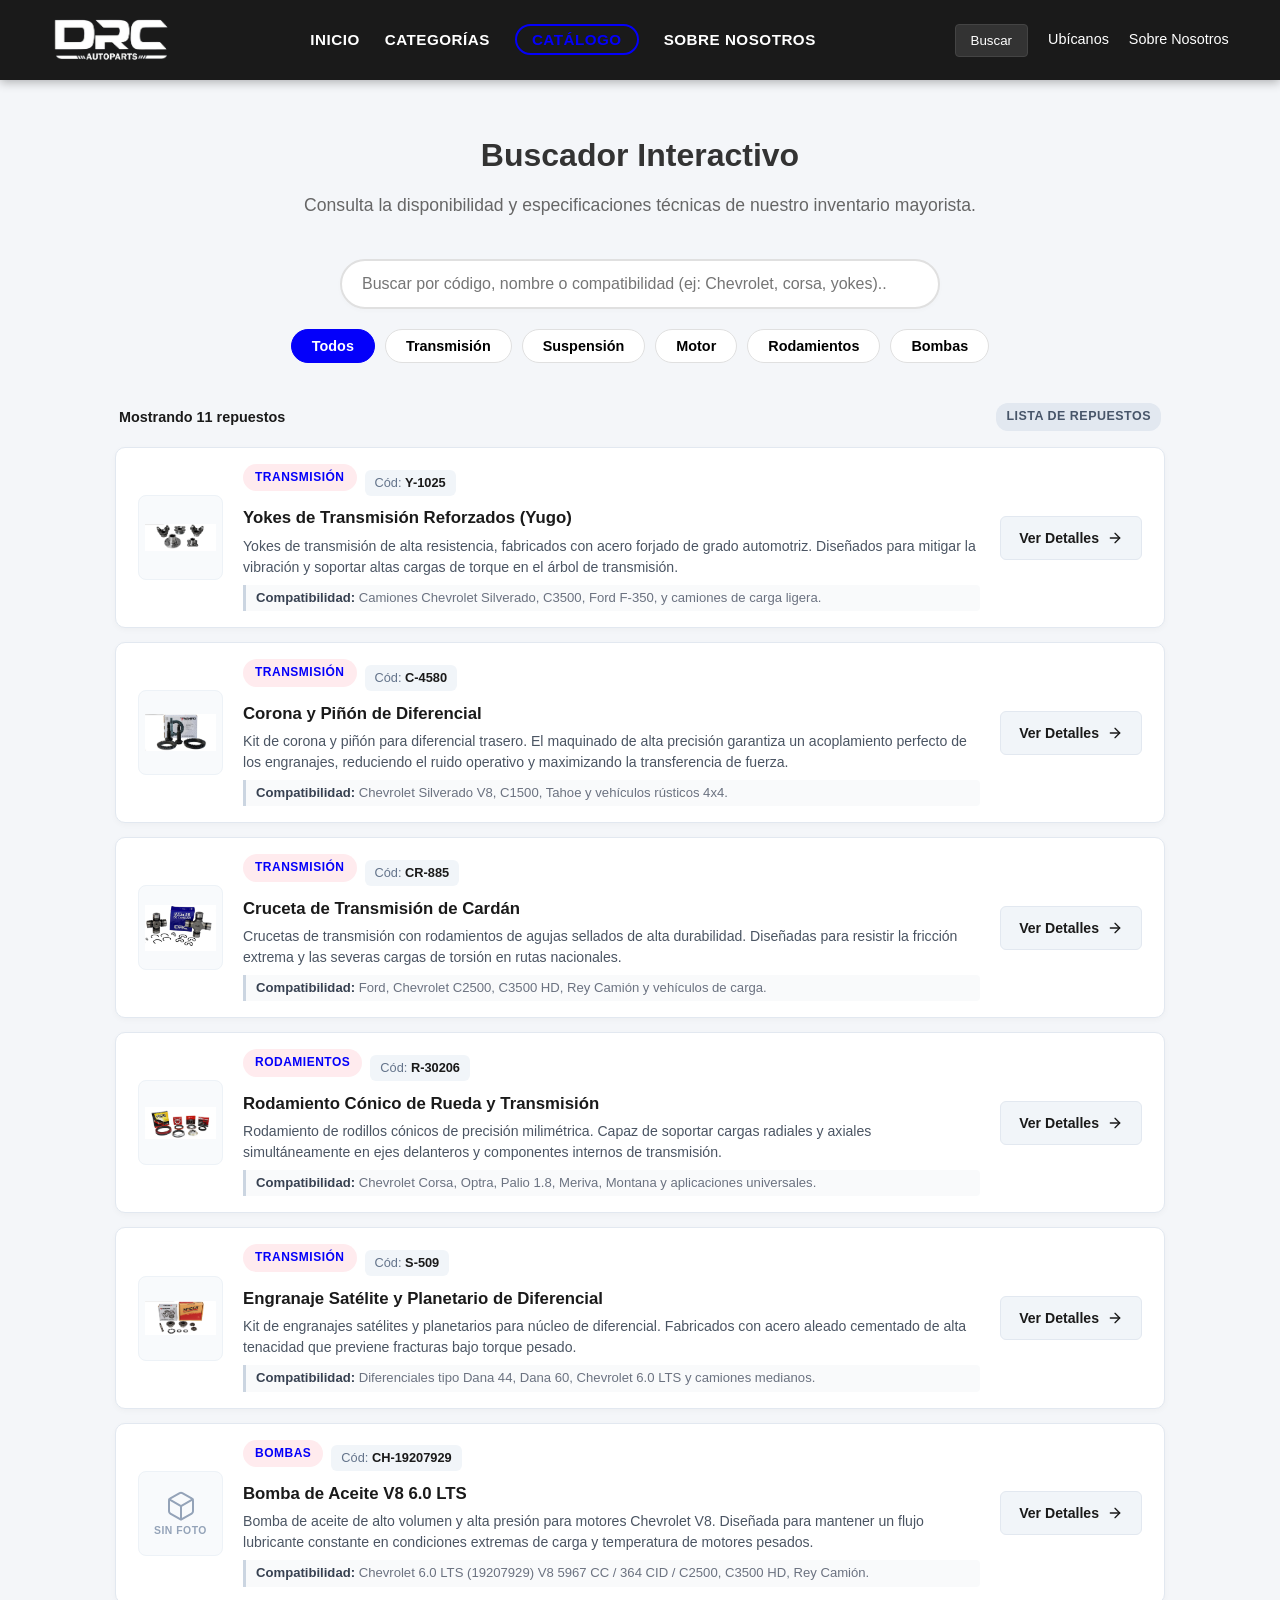
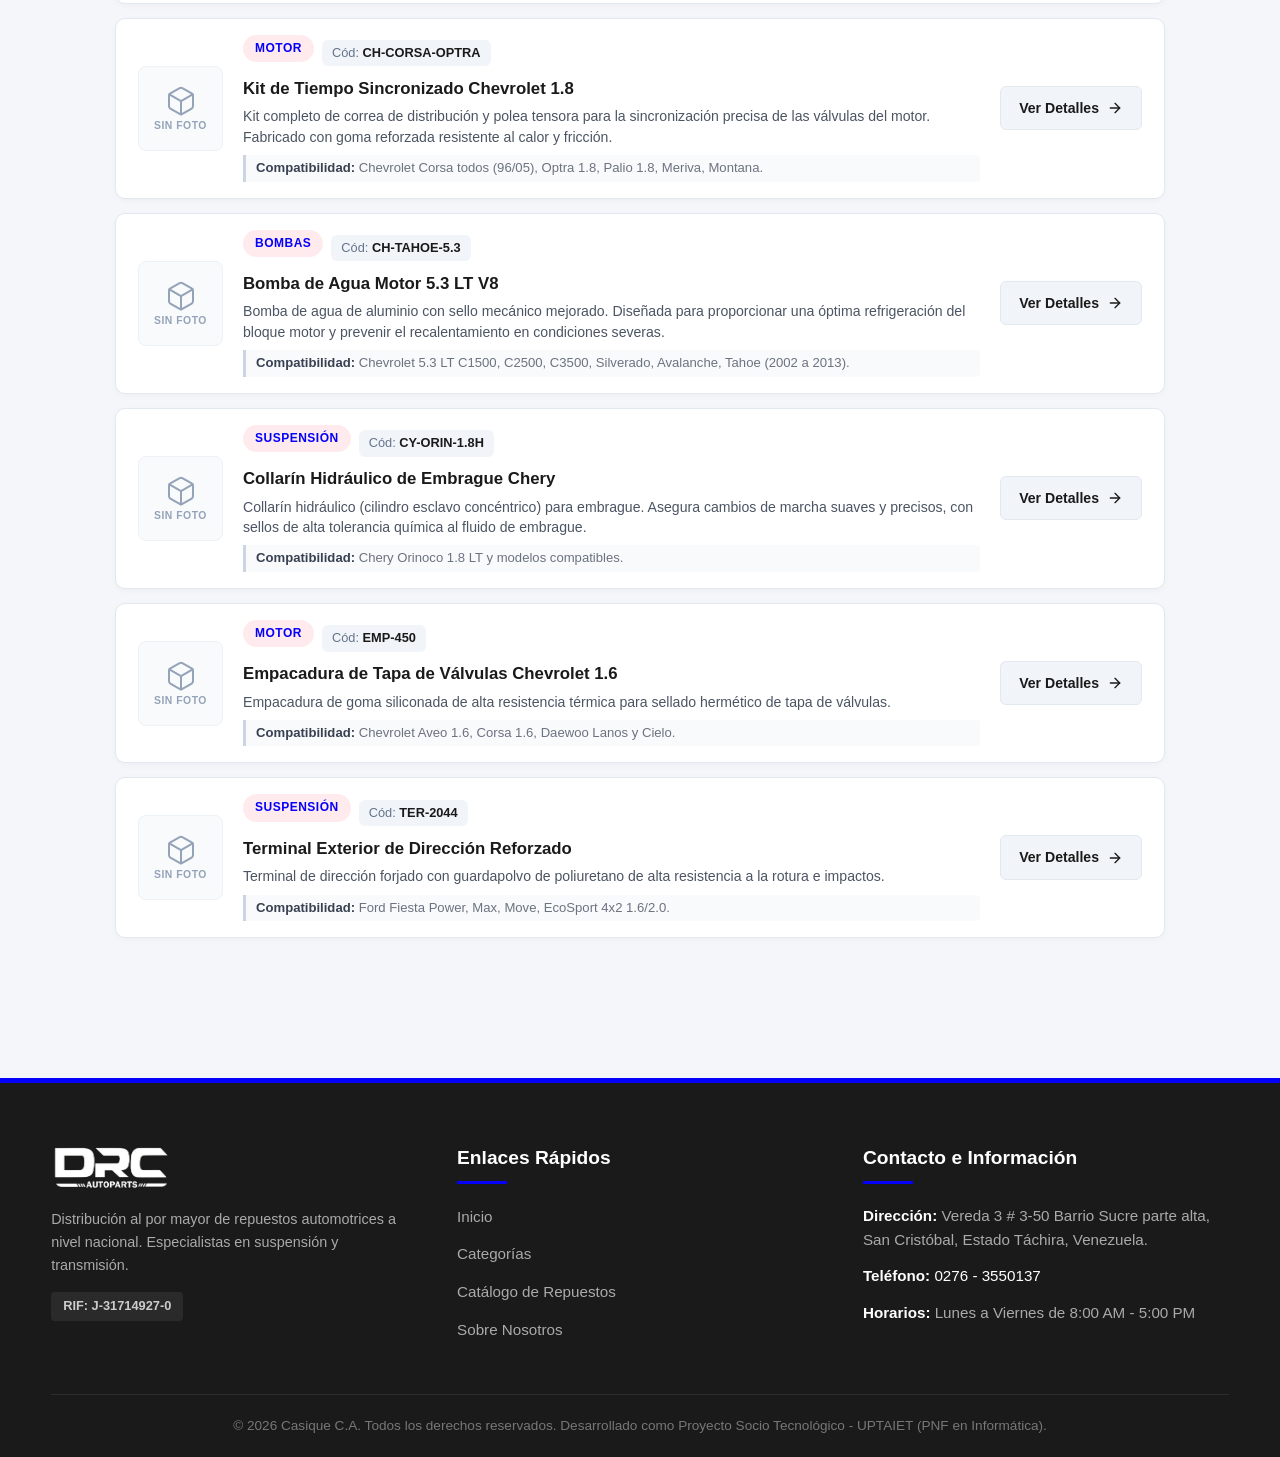
==== commit 6fe36c51: "cambios" ====
--- a/catalogo.html
+++ b/catalogo.html
@@ -5,7 +5,14 @@
     <meta charset="UTF-8">
     <meta name="viewport" content="width=device-width, initial-scale=1.0">
     <title>Catálogo de Repuestos | Casique C.A. - Mayor de Repuestos</title>
-    <link rel="stylesheet" href="estilos.css">
+
+    <!-- CSS Modular -->
+    <link rel="stylesheet" href="css/base.css">
+    <link rel="stylesheet" href="css/header.css">
+    <link rel="stylesheet" href="css/catalogo.css">
+    <link rel="stylesheet" href="css/modal.css">
+    <link rel="stylesheet" href="css/footer.css">
+    <link rel="stylesheet" href="css/responsive.css">
 </head>
 
 <body>
@@ -65,8 +72,13 @@
                 </div>
             </div>
 
-            <div class="grid-productos" id="productos-container">
-                <!-- Se cargará dinámicamente con JS -->
+            <div class="catalogo-barra-info">
+                <span id="catalogo-contador" class="catalogo-contador">Cargando inventario...</span>
+                <span class="catalogo-modo-badge">Lista de Repuestos</span>
+            </div>
+
+            <div class="lista-productos" id="productos-container">
+                <!-- Se cargará dinámicamente con JS en formato lista -->
             </div>
 
             <div id="no-results" class="no-results hidden">
@@ -88,8 +100,16 @@
         <div class="modal-content">
             <button class="close-modal" id="close-modal-btn" aria-label="Cerrar modal">&times;</button>
             <div class="modal-body">
-                <div class="modal-img-container">
+                <div class="modal-img-container" id="modal-img-wrapper">
                     <img id="modal-producto-img" src="" alt="Imagen de repuesto">
+                    <div id="modal-producto-no-img" class="modal-sin-imagen hidden">
+                        <svg width="48" height="48" viewBox="0 0 24 24" fill="none" stroke="currentColor" stroke-width="1.5" stroke-linecap="round" stroke-linejoin="round">
+                            <path d="M21 16V8a2 2 0 0 0-1-1.73l-7-4a2 2 0 0 0-2 0l-7 4A2 2 0 0 0 3 8v8a2 2 0 0 0 1 1.73l7 4a2 2 0 0 0 2 0l7-4A2 2 0 0 0 21 16z"></path>
+                            <polyline points="3.27 6.96 12 12.01 20.73 6.96"></polyline>
+                            <line x1="12" y1="22.08" x2="12" y2="12"></line>
+                        </svg>
+                        <span>Fotografía técnica no disponible</span>
+                    </div>
                 </div>
                 <div class="modal-info">
                     <span id="modal-producto-categoria" class="tag-categoria">Categoría</span>
@@ -150,8 +170,8 @@
         </div>
     </footer>
 
-    <script src="datos.js"></script>
-    <script src="script.js"></script>
+    <!-- JS Modular (ES6 Modules) -->
+    <script type="module" src="js/app.js"></script>
 </body>
 
 </html>
--- a/css/base.css
+++ b/css/base.css
@@ -0,0 +1,105 @@
+/* =============================================
+   BASE — Variables, reset, tipografía, botones
+   ============================================= */
+
+:root {
+    --primary: #0400fa;
+    --primary-hover: #1000f0;
+    --dark: #1a1a1a;
+    --light: #f4f6f9;
+    --white: #ffffff;
+    --gray-text: #666;
+    --light-gray: #e0e0e0;
+    --transition: all 0.3s ease;
+}
+
+/* --- RESETEO GENERAL --- */
+* {
+    margin: 0;
+    padding: 0;
+    box-sizing: border-box;
+}
+
+body {
+    font-family: 'Segoe UI', Tahoma, Geneva, Verdana, sans-serif;
+    background-color: var(--light);
+    color: #333;
+    line-height: 1.6;
+    padding-top: 80px; /* Evita que el header fijo tape el contenido */
+    overflow-x: hidden;
+}
+
+a {
+    text-decoration: none;
+    color: inherit;
+}
+
+ul {
+    list-style: none;
+}
+
+img {
+    max-width: 100%;
+    height: auto;
+    display: block;
+}
+
+/* --- BOTONES --- */
+.btn {
+    display: inline-block;
+    background-color: var(--primary); /* Rojo automotriz/corporativo */
+    color: #fff;
+    padding: 12px 25px;
+    font-weight: bold;
+    border-radius: 4px;
+    text-transform: uppercase;
+    transition: var(--transition);
+    border: none;
+    cursor: pointer;
+}
+
+.btn:hover {
+    background-color: var(--primary-hover);
+}
+
+.btn-large {
+    padding: 14px 32px;
+    font-size: 1rem;
+    letter-spacing: 0.5px;
+    box-shadow: 0 4px 15px rgba(50, 47, 211, 0.3);
+}
+
+/* --- ESTRUCTURA DE SECCIONES --- */
+section {
+    padding: 80px 4%;
+}
+
+section h2 {
+    font-size: 2.2rem;
+    text-align: center;
+    margin-bottom: 10px;
+    font-weight: 700;
+}
+
+section > p {
+    text-align: center;
+    color: #666;
+    margin-bottom: 50px;
+    font-size: 1.1rem;
+}
+
+/* --- UTILIDADES --- */
+.container {
+    max-width: 1200px;
+    margin: 0 auto;
+    padding: 0 4%;
+}
+
+.text-center {
+    text-align: center;
+    display: block;
+}
+
+.hidden {
+    display: none;
+}
--- a/css/header.css
+++ b/css/header.css
@@ -0,0 +1,98 @@
+/* =============================================
+   HEADER — Navegación principal y menú hamburguesa
+   ============================================= */
+
+header {
+    position: fixed;
+    top: 0;
+    left: 0;
+    width: 100%;
+    height: 80px;
+    background-color: var(--dark); /* Fondo oscuro elegante */
+    color: #fff;
+    display: flex;
+    justify-content: space-between;
+    align-items: center;
+    padding: 0 4%;
+    box-shadow: 0 2px 10px rgba(0,0,0,0.3);
+    z-index: 1000;
+}
+
+.logo img {
+    height: 50px; /* Tamaño estimado para el logo corporativo */
+    background-color: transparent;
+}
+
+nav ul {
+    display: flex;
+    gap: 25px;
+}
+
+nav ul li a {
+    font-weight: 600;
+    font-size: 0.95rem;
+    text-transform: uppercase;
+    letter-spacing: 0.5px;
+    transition: color 0.3s;
+}
+
+nav ul li a:hover {
+    color: var(--primary);
+}
+
+.header-tools {
+    display: flex;
+    align-items: center;
+    gap: 20px;
+}
+
+.header-tools .buscar,
+.btn-login {
+    background: #333;
+    padding: 8px 15px;
+    border-radius: 4px;
+    border: 1px solid #444;
+    cursor: pointer;
+    transition: var(--transition);
+}
+
+.header-tools .buscar:hover,
+.btn-login:hover {
+    background-color: var(--primary);
+    border-color: var(--primary);
+}
+
+.header-tools .buscar {
+    color: #fff;
+}
+
+.header-tools a {
+    font-size: 0.9rem;
+    font-weight: 500;
+}
+
+/* Hamburguesa por defecto oculta en escritorio */
+.hamburger {
+    display: none;
+}
+
+/* --- BOTÓN DE CATÁLOGO EN MENU --- */
+.highlight-link {
+    color: var(--primary) !important;
+    border: 2.5px solid var(--primary);
+    padding: 5px 15px !important;
+    border-radius: 20px;
+    transition: var(--transition);
+}
+
+.highlight-link:hover {
+    background-color: var(--primary);
+    color: var(--white) !important;
+}
+
+/* Enlace de navegación activo */
+.active-nav {
+    color: var(--primary) !important;
+    border-bottom: 2px solid var(--primary);
+    padding-bottom: 4px;
+}
--- a/css/catalogo.css
+++ b/css/catalogo.css
@@ -0,0 +1,464 @@
+/* =============================================
+   CATÁLOGO — Cards de productos, filtros, buscador
+   ============================================= */
+
+.seccion-catalogo {
+    background-color: #f4f6f9;
+}
+
+.catalogo-controles {
+    display: flex;
+    flex-direction: column;
+    gap: 20px;
+    margin-bottom: 40px;
+    align-items: center;
+    width: 100%;
+}
+
+/* --- Buscador --- */
+.buscador-caja {
+    position: relative;
+    width: 100%;
+    max-width: 600px;
+}
+
+.buscador-caja input {
+    width: 100%;
+    padding: 14px 50px 14px 20px;
+    font-size: 1rem;
+    border: 2px solid var(--light-gray);
+    border-radius: 30px;
+    outline: none;
+    transition: var(--transition);
+    box-shadow: 0 2px 5px rgba(0,0,0,0.02);
+}
+
+.buscador-caja input:focus {
+    border-color: var(--primary);
+    box-shadow: 0 0 10px rgba(211, 47, 47, 0.15);
+}
+
+.btn-clear-search {
+    position: absolute;
+    right: 15px;
+    top: 50%;
+    transform: translateY(-50%);
+    background: none;
+    border: none;
+    font-size: 1.5rem;
+    color: #aaa;
+    cursor: pointer;
+    display: none;
+    font-weight: bold;
+}
+
+.btn-clear-search:hover {
+    color: var(--primary);
+}
+
+/* --- Filtros --- */
+.filtros-categorias {
+    display: flex;
+    flex-wrap: wrap;
+    justify-content: center;
+    gap: 10px;
+}
+
+.filtro-btn {
+    padding: 8px 20px;
+    border: 1px solid var(--light-gray);
+    border-radius: 20px;
+    background-color: var(--white);
+    cursor: pointer;
+    font-weight: 600;
+    font-size: 0.9rem;
+    transition: var(--transition);
+}
+
+.filtro-btn:hover, .filtro-btn.activo {
+    background-color: var(--primary);
+    color: var(--white);
+    border-color: var(--primary);
+}
+
+/* --- Barra de información del catálogo --- */
+.catalogo-barra-info {
+    display: flex;
+    justify-content: space-between;
+    align-items: center;
+    width: 100%;
+    max-width: 1050px;
+    margin: 0 auto 16px auto;
+    padding: 0 4px;
+    font-size: 0.9rem;
+    color: var(--gray-text);
+}
+
+.catalogo-contador {
+    font-weight: 600;
+    color: var(--dark);
+}
+
+.catalogo-modo-badge {
+    background-color: #e2e8f0;
+    color: #475569;
+    padding: 4px 10px;
+    border-radius: 12px;
+    font-size: 0.78rem;
+    font-weight: 600;
+    text-transform: uppercase;
+    letter-spacing: 0.5px;
+}
+
+/* --- Lista de productos --- */
+.lista-productos,
+.grid-productos {
+    display: flex;
+    flex-direction: column;
+    gap: 14px;
+    width: 100%;
+    max-width: 1050px;
+    margin: 0 auto;
+    transition: opacity 0.3s ease;
+}
+
+/* --- Fila del Producto (Lista) --- */
+.producto-fila,
+.producto-card {
+    display: flex;
+    align-items: center;
+    background: var(--white);
+    border: 1px solid #e2e8f0;
+    border-radius: 10px;
+    padding: 16px 22px;
+    gap: 20px;
+    box-shadow: 0 2px 6px rgba(0, 0, 0, 0.03);
+    transition: transform 0.2s ease, box-shadow 0.2s ease, border-color 0.2s ease;
+    cursor: pointer;
+    position: relative;
+    user-select: none;
+}
+
+.producto-fila:hover,
+.producto-card:hover {
+    transform: translateY(-2px);
+    box-shadow: 0 6px 18px rgba(0, 0, 0, 0.08);
+    border-color: var(--primary);
+}
+
+.producto-fila:focus-visible,
+.producto-card:focus-visible {
+    outline: 2px solid var(--primary);
+    outline-offset: 2px;
+}
+
+/* --- Columna Imagen / Ícono --- */
+.fila-imagen,
+.card-img-container {
+    flex-shrink: 0;
+    width: 85px;
+    height: 85px;
+    background-color: #f8fafc;
+    border: 1px solid #edf2f7;
+    border-radius: 8px;
+    display: flex;
+    align-items: center;
+    justify-content: center;
+    overflow: hidden;
+    padding: 6px;
+    margin: 0;
+}
+
+.fila-imagen img,
+.card-img-container img {
+    max-width: 100%;
+    max-height: 100%;
+    object-fit: contain;
+    transition: transform 0.3s ease;
+}
+
+.producto-fila:hover .fila-imagen img,
+.producto-card:hover .card-img-container img {
+    transform: scale(1.08);
+}
+
+/* Placeholder cuando NO tiene imagen */
+.fila-imagen .sin-imagen,
+.card-img-container .sin-imagen {
+    display: flex;
+    flex-direction: column;
+    align-items: center;
+    justify-content: center;
+    gap: 4px;
+    color: #94a3b8;
+    text-align: center;
+    width: 100%;
+    height: 100%;
+}
+
+.fila-imagen .sin-imagen svg,
+.card-img-container .sin-imagen svg {
+    color: #94a3b8;
+    transition: color 0.2s ease;
+}
+
+.fila-imagen .sin-imagen span,
+.card-img-container .sin-imagen span {
+    font-size: 0.65rem;
+    font-weight: 700;
+    text-transform: uppercase;
+    letter-spacing: 0.5px;
+    line-height: 1;
+}
+
+.producto-fila:hover .fila-imagen .sin-imagen svg,
+.producto-card:hover .card-img-container .sin-imagen svg {
+    color: var(--primary);
+}
+
+/* --- Columna Información --- */
+.fila-info,
+.card-info {
+    flex: 1;
+    min-width: 0;
+    display: flex;
+    flex-direction: column;
+    gap: 6px;
+    margin: 0;
+}
+
+.fila-meta {
+    display: flex;
+    align-items: center;
+    flex-wrap: wrap;
+    gap: 8px;
+}
+
+.tag-categoria,
+.card-categoria-tag {
+    background-color: #eef2ff;
+    color: var(--primary);
+    padding: 3px 10px;
+    border-radius: 12px;
+    font-size: 0.72rem;
+    font-weight: 700;
+    text-transform: uppercase;
+    letter-spacing: 0.5px;
+    margin: 0;
+}
+
+.tag-codigo,
+.card-codigo {
+    font-size: 0.8rem;
+    color: #64748b;
+    background-color: #f1f5f9;
+    padding: 3px 10px;
+    border-radius: 6px;
+    font-weight: 500;
+}
+
+.tag-codigo strong,
+.card-codigo span {
+    color: var(--dark);
+    font-weight: 700;
+}
+
+.fila-nombre,
+.producto-card h4 {
+    font-size: 1.05rem;
+    color: var(--dark);
+    font-weight: 700;
+    line-height: 1.35;
+    margin: 0;
+    height: auto;
+    -webkit-line-clamp: initial;
+    line-clamp: initial;
+    display: block;
+}
+
+.fila-descripcion {
+    font-size: 0.88rem;
+    color: #4b5563;
+    line-height: 1.45;
+    margin: 0;
+    display: -webkit-box;
+    -webkit-line-clamp: 2;
+    line-clamp: 2;
+    -webkit-box-orient: vertical;
+    overflow: hidden;
+}
+
+.fila-compatibilidad {
+    font-size: 0.82rem;
+    color: #6b7280;
+    background-color: #f9fafb;
+    border-left: 3px solid #cbd5e1;
+    padding: 4px 10px;
+    border-radius: 0 4px 4px 0;
+    margin-top: 2px;
+    line-height: 1.4;
+}
+
+.fila-compatibilidad strong {
+    color: #374151;
+    font-weight: 600;
+}
+
+/* --- Columna Acciones --- */
+.fila-acciones {
+    flex-shrink: 0;
+    display: flex;
+    align-items: center;
+}
+
+.btn-ver-detalles,
+.card-footer-btn {
+    display: inline-flex;
+    align-items: center;
+    gap: 8px;
+    padding: 10px 18px;
+    background-color: #f1f5f9;
+    color: var(--dark);
+    font-size: 0.88rem;
+    font-weight: 700;
+    border-radius: 6px;
+    border: 1px solid #e2e8f0;
+    transition: var(--transition);
+    white-space: nowrap;
+    text-align: center;
+}
+
+.btn-ver-detalles svg {
+    transition: transform 0.2s ease;
+}
+
+.producto-fila:hover .btn-ver-detalles,
+.producto-card:hover .card-footer-btn {
+    background-color: var(--primary);
+    color: var(--white);
+    border-color: var(--primary);
+}
+
+.producto-fila:hover .btn-ver-detalles svg {
+    transform: translateX(4px);
+}
+
+/* --- Responsive Lista (Tablets y Móviles) --- */
+@media (max-width: 768px) {
+    .producto-fila,
+    .producto-card {
+        display: grid;
+        grid-template-columns: 80px 1fr;
+        grid-template-rows: auto auto;
+        gap: 12px;
+        padding: 14px;
+    }
+
+    .fila-imagen,
+    .card-img-container {
+        grid-column: 1 / 2;
+        grid-row: 1 / 2;
+        width: 80px;
+        height: 80px;
+    }
+
+    .fila-info,
+    .card-info {
+        grid-column: 2 / 3;
+        grid-row: 1 / 2;
+    }
+
+    .fila-acciones {
+        grid-column: 1 / 3;
+        grid-row: 2 / 3;
+        width: 100%;
+    }
+
+    .btn-ver-detalles,
+    .card-footer-btn {
+        width: 100%;
+        justify-content: center;
+    }
+}
+
+@media (max-width: 480px) {
+    .producto-fila,
+    .producto-card {
+        grid-template-columns: 68px 1fr;
+        padding: 12px;
+        gap: 10px;
+    }
+
+    .fila-imagen,
+    .card-img-container {
+        width: 68px;
+        height: 68px;
+    }
+
+    .fila-nombre,
+    .producto-card h4 {
+        font-size: 0.96rem;
+    }
+
+    .tag-categoria,
+    .tag-codigo {
+        font-size: 0.68rem;
+        padding: 2px 7px;
+    }
+
+    .fila-descripcion {
+        -webkit-line-clamp: 1;
+        line-clamp: 1;
+    }
+}
+
+/* No Results */
+.no-results {
+    display: flex;
+    flex-direction: column;
+    align-items: center;
+    gap: 15px;
+    padding: 60px 20px;
+    text-align: center;
+    width: 100%;
+}
+
+.no-results svg {
+    color: #aaa;
+}
+
+.no-results p {
+    font-size: 1.1rem;
+    color: var(--gray-text);
+}
+
+.no-results.hidden {
+    display: none;
+}
+
+/* --- CTA VER CATÁLOGO COMPLETO --- */
+.ver-mas-catalogo {
+    text-align: center;
+    margin-top: 50px;
+    background-color: var(--white);
+    padding: 40px;
+    border-radius: 8px;
+    box-shadow: 0 4px 15px rgba(0,0,0,0.05);
+    border: 1px solid #eef2f5;
+}
+
+.ver-mas-catalogo h3 {
+    font-size: 1.5rem;
+    color: var(--dark);
+    margin-bottom: 12px;
+    font-weight: 700;
+}
+
+.ver-mas-catalogo p {
+    color: var(--gray-text);
+    margin-bottom: 25px;
+    max-width: 600px;
+    margin-left: auto;
+    margin-right: auto;
+    font-size: 1rem;
+}
--- a/css/modal.css
+++ b/css/modal.css
@@ -0,0 +1,192 @@
+/* =============================================
+   MODAL — Modal de detalle de producto
+   ============================================= */
+
+.modal {
+    position: fixed;
+    top: 0;
+    left: 0;
+    width: 100%;
+    height: 100%;
+    background-color: rgba(0, 0, 0, 0.75);
+    backdrop-filter: blur(4px);
+    z-index: 2000;
+    display: flex;
+    justify-content: center;
+    align-items: center;
+    opacity: 0;
+    pointer-events: none;
+    transition: opacity 0.3s ease;
+}
+
+.modal.active {
+    opacity: 1;
+    pointer-events: auto;
+}
+
+.modal-content {
+    background-color: var(--white);
+    border-radius: 12px;
+    width: 90%;
+    max-width: 750px;
+    padding: 35px;
+    position: relative;
+    transform: translateY(-50px);
+    transition: transform 0.3s ease;
+    box-shadow: 0 10px 30px rgba(0, 0, 0, 0.3);
+}
+
+.modal.active .modal-content {
+    transform: translateY(0);
+}
+
+.close-modal {
+    position: absolute;
+    top: 15px;
+    right: 20px;
+    font-size: 2.5rem;
+    background: none;
+    border: none;
+    cursor: pointer;
+    color: #888;
+    transition: var(--transition);
+    line-height: 1;
+}
+
+.close-modal:hover {
+    color: var(--primary);
+}
+
+.modal-body {
+    display: flex;
+    flex-direction: column;
+    gap: 30px;
+    margin-top: 10px;
+}
+
+@media (min-width: 650px) {
+    .modal-body {
+        flex-direction: row;
+    }
+}
+
+.modal-img-container {
+    flex: 1;
+    display: flex;
+    justify-content: center;
+    align-items: center;
+    background-color: #f9f9f9;
+    border-radius: 8px;
+    overflow: hidden;
+    padding: 20px;
+    border: 1px solid var(--light-gray);
+    height: 250px;
+}
+
+.modal-img-container img {
+    max-width: 100%;
+    max-height: 100%;
+    object-fit: contain;
+}
+
+.modal-sin-imagen {
+    display: flex;
+    flex-direction: column;
+    align-items: center;
+    justify-content: center;
+    gap: 12px;
+    color: #94a3b8;
+    text-align: center;
+    width: 100%;
+    height: 100%;
+}
+
+.modal-sin-imagen svg {
+    color: #94a3b8;
+}
+
+.modal-sin-imagen span {
+    font-size: 0.85rem;
+    font-weight: 600;
+    color: #64748b;
+    max-width: 200px;
+    line-height: 1.3;
+}
+
+.modal-info {
+    flex: 1.3;
+    display: flex;
+    flex-direction: column;
+    justify-content: space-between;
+}
+
+.tag-categoria {
+    align-self: flex-start;
+    background-color: #ffebee;
+    color: var(--primary);
+    padding: 4px 12px;
+    border-radius: 15px;
+    font-size: 0.75rem;
+    font-weight: 700;
+    text-transform: uppercase;
+    margin-bottom: 10px;
+}
+
+.modal-info h3 {
+    font-size: 1.4rem;
+    color: var(--dark);
+    margin-bottom: 10px;
+    font-weight: 700;
+    line-height: 1.3;
+}
+
+.codigo-producto {
+    font-size: 0.95rem;
+    color: var(--gray-text);
+    margin-bottom: 20px;
+    font-weight: 500;
+}
+
+.codigo-producto span {
+    color: var(--dark);
+    font-weight: 700;
+}
+
+.detalles-compatibilidad {
+    background-color: #f8f9fa;
+    padding: 15px;
+    border-radius: 6px;
+    border-left: 4px solid var(--primary);
+    margin-bottom: 20px;
+    flex-grow: 1;
+}
+
+.detalles-compatibilidad h4 {
+    font-size: 0.9rem;
+    margin-bottom: 6px;
+    color: var(--dark);
+    text-transform: uppercase;
+    letter-spacing: 0.5px;
+}
+
+.detalles-compatibilidad p {
+    font-size: 0.9rem;
+    color: #444;
+    line-height: 1.5;
+}
+
+.btn-whatsapp {
+    background-color: #25D366 !important;
+    display: flex;
+    align-items: center;
+    justify-content: center;
+    gap: 10px;
+    width: 100%;
+    font-size: 1rem;
+    box-shadow: 0 4px 10px rgba(37, 211, 102, 0.2);
+    transition: var(--transition);
+}
+
+.btn-whatsapp:hover {
+    background-color: #128C7E !important;
+}
--- a/css/footer.css
+++ b/css/footer.css
@@ -0,0 +1,103 @@
+/* =============================================
+   FOOTER — Pie de página institucional
+   ============================================= */
+
+footer {
+    background-color: var(--dark);
+    color: #fff;
+    padding: 60px 4% 20px;
+    border-top: 5px solid var(--primary);
+    margin-top: 60px;
+}
+
+.footer-container {
+    display: grid;
+    grid-template-columns: repeat(auto-fit, minmax(250px, 1fr));
+    gap: 40px;
+    max-width: 1200px;
+    margin: 0 auto 40px;
+}
+
+.footer-col h3 {
+    font-size: 1.2rem;
+    margin-bottom: 20px;
+    position: relative;
+    padding-bottom: 10px;
+    font-weight: 700;
+}
+
+.footer-col h3::after {
+    content: '';
+    position: absolute;
+    bottom: 0;
+    left: 0;
+    width: 50px;
+    height: 2.5px;
+    background-color: var(--primary);
+}
+
+.footer-logo {
+    height: 50px;
+    margin-bottom: 15px;
+    object-fit: contain;
+    display: block;
+}
+
+.footer-about p {
+    font-size: 0.9rem;
+    color: #aaa;
+    line-height: 1.6;
+}
+
+.footer-rif {
+    display: inline-block;
+    background-color: #2a2a2a;
+    color: #ccc;
+    padding: 4px 12px;
+    font-size: 0.8rem;
+    border-radius: 4px;
+    margin-top: 15px;
+    font-weight: 600;
+}
+
+.footer-links ul li {
+    margin-bottom: 12px;
+}
+
+.footer-links ul li a {
+    color: #aaa;
+    transition: var(--transition);
+    font-size: 0.95rem;
+}
+
+.footer-links ul li a:hover {
+    color: var(--primary);
+    padding-left: 6px;
+}
+
+.footer-contact p {
+    color: #aaa;
+    margin-bottom: 12px;
+    font-size: 0.95rem;
+}
+
+.footer-contact p strong {
+    color: #fff;
+}
+
+.footer-contact a {
+    color: #fff;
+    transition: var(--transition);
+}
+
+.footer-contact a:hover {
+    color: var(--primary);
+}
+
+.footer-bottom {
+    text-align: center;
+    border-top: 1px solid #2d2d2d;
+    padding-top: 20px;
+    font-size: 0.85rem;
+    color: #777;
+}
--- a/css/responsive.css
+++ b/css/responsive.css
@@ -0,0 +1,205 @@
+/* =============================================
+   RESPONSIVE — Media queries globales
+   ============================================= */
+
+/* --- TABLET Y MÓVIL (≤992px) --- */
+@media (max-width: 992px) {
+    header {
+        padding: 0 6%;
+    }
+
+    nav {
+        position: fixed;
+        top: 80px;
+        left: -100%;
+        width: 80%;
+        max-width: 300px;
+        height: calc(100vh - 80px);
+        background-color: var(--dark);
+        transition: var(--transition);
+        z-index: 999;
+        box-shadow: 4px 0 15px rgba(0,0,0,0.5);
+        overflow-y: auto;
+    }
+
+    nav.active {
+        left: 0;
+    }
+
+    nav ul {
+        flex-direction: column;
+        padding: 40px 30px;
+        gap: 25px;
+    }
+
+    nav ul li a {
+        font-size: 1.15rem;
+        display: block;
+        padding: 5px 0;
+        border-bottom: 1px solid #2a2a2a;
+    }
+
+    .header-tools {
+        display: none; /* Se oculta o integra */
+    }
+
+    .hamburger {
+        display: flex;
+        flex-direction: column;
+        justify-content: space-between;
+        width: 28px;
+        height: 20px;
+        background: transparent;
+        border: none;
+        cursor: pointer;
+        z-index: 1001;
+    }
+
+    .hamburger span {
+        width: 100%;
+        height: 3px;
+        background-color: var(--white);
+        border-radius: 2px;
+        transition: var(--transition);
+    }
+
+    /* Animación de la hamburguesa */
+    .hamburger.active span:nth-child(1) {
+        transform: rotate(45deg) translate(5px, 5px);
+    }
+
+    .hamburger.active span:nth-child(2) {
+        opacity: 0;
+    }
+
+    .hamburger.active span:nth-child(3) {
+        transform: rotate(-45deg) translate(7px, -7px);
+    }
+
+    .banner-content h1 {
+        font-size: 2.5rem;
+    }
+
+    .banner-content p:nth-child(3) {
+        font-size: 1.05rem;
+    }
+
+    /* About page */
+    .quienes-somos-grid {
+        grid-template-columns: 1fr;
+        gap: 40px;
+    }
+
+    .quienes-somos-image {
+        max-width: 600px;
+        margin: 0 auto;
+        width: 100%;
+    }
+
+    .mision-vision-row,
+    .mision-vision-row.reverse {
+        grid-template-columns: 1fr;
+        gap: 40px;
+    }
+
+    .mision-vision-row.reverse .mision-vision-content {
+        grid-column: 1;
+    }
+
+    .mision-vision-row.reverse .mision-vision-image {
+        grid-column: 1;
+        grid-row: auto;
+    }
+
+    .mision-vision-image {
+        max-width: 550px;
+        margin: 0 auto;
+        width: 100%;
+    }
+
+    .about-hero h1 {
+        font-size: 2.5rem;
+    }
+}
+
+/* --- VISOR DE CATÁLOGO MÓVIL (≤768px) --- */
+@media (max-width: 768px) {
+    .catalogo-viewer-container {
+        grid-template-columns: 1fr;
+    }
+
+    .viewer-sidebar {
+        position: absolute;
+        left: -100%;
+        top: 0;
+        width: 260px;
+        height: 100%;
+        box-shadow: 4px 0 15px rgba(0,0,0,0.3);
+    }
+
+    .viewer-sidebar.active {
+        left: 0;
+    }
+
+    .btn-toggle-sidebar {
+        display: flex;
+    }
+
+    .viewer-toolbar {
+        padding: 10px;
+    }
+
+    .toolbar-group {
+        gap: 5px;
+    }
+
+    .toolbar-btn {
+        width: 34px;
+        height: 34px;
+        font-size: 0.95rem;
+    }
+
+    .toolbar-btn.btn-text {
+        padding: 0 10px;
+        font-size: 0.75rem;
+    }
+}
+
+/* --- MÓVIL PEQUEÑO (≤576px) --- */
+@media (max-width: 576px) {
+    .about-hero {
+        padding: 80px 4% 60px;
+    }
+
+    .about-hero h1 {
+        font-size: 2rem;
+    }
+
+    .about-hero p {
+        font-size: 1rem;
+    }
+
+    .quienes-somos-content h2,
+    .mision-vision-content h2 {
+        font-size: 1.8rem;
+    }
+}
+
+/* --- MÓVIL MUY PEQUEÑO (≤480px) --- */
+@media (max-width: 480px) {
+    .banner-content h1 {
+        font-size: 2rem;
+    }
+
+    .modal-content {
+        padding: 20px;
+    }
+
+    .modal-img-container {
+        height: 180px;
+    }
+
+    .modal-info h3 {
+        font-size: 1.2rem;
+    }
+}
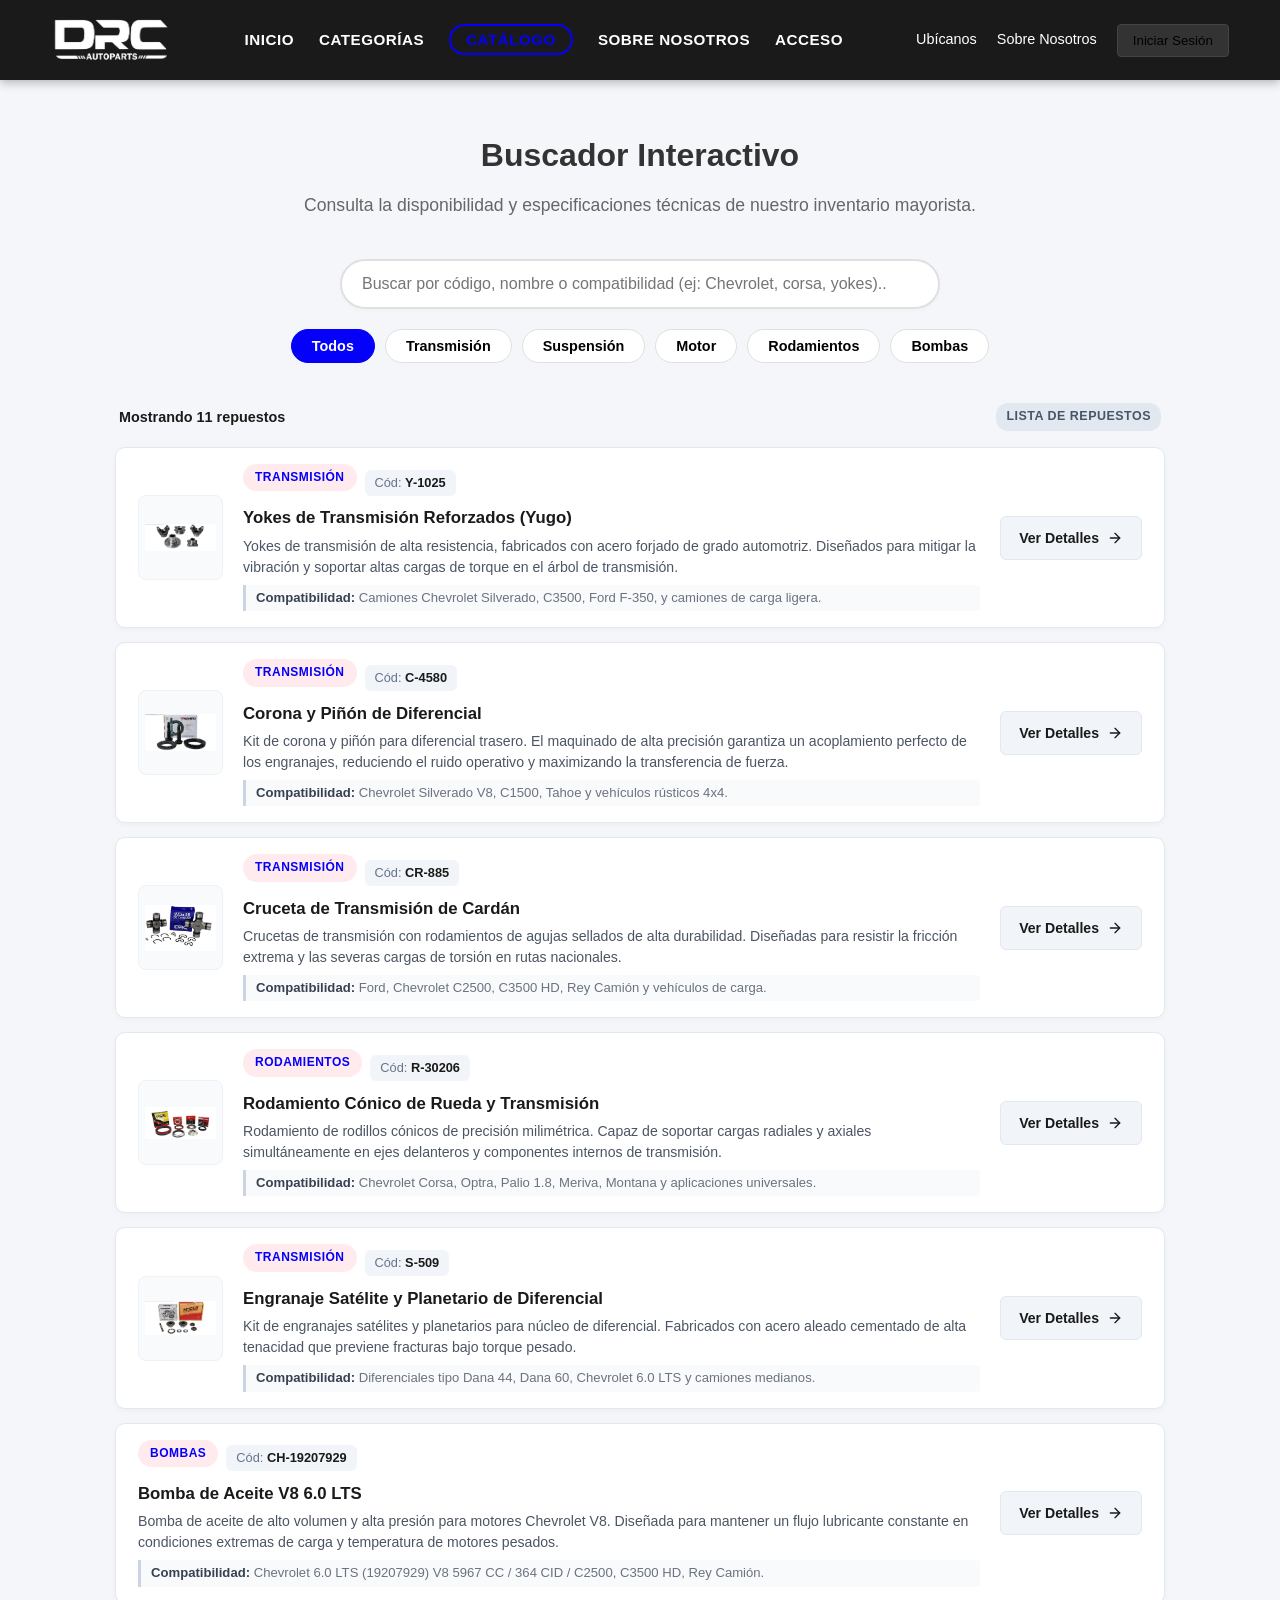
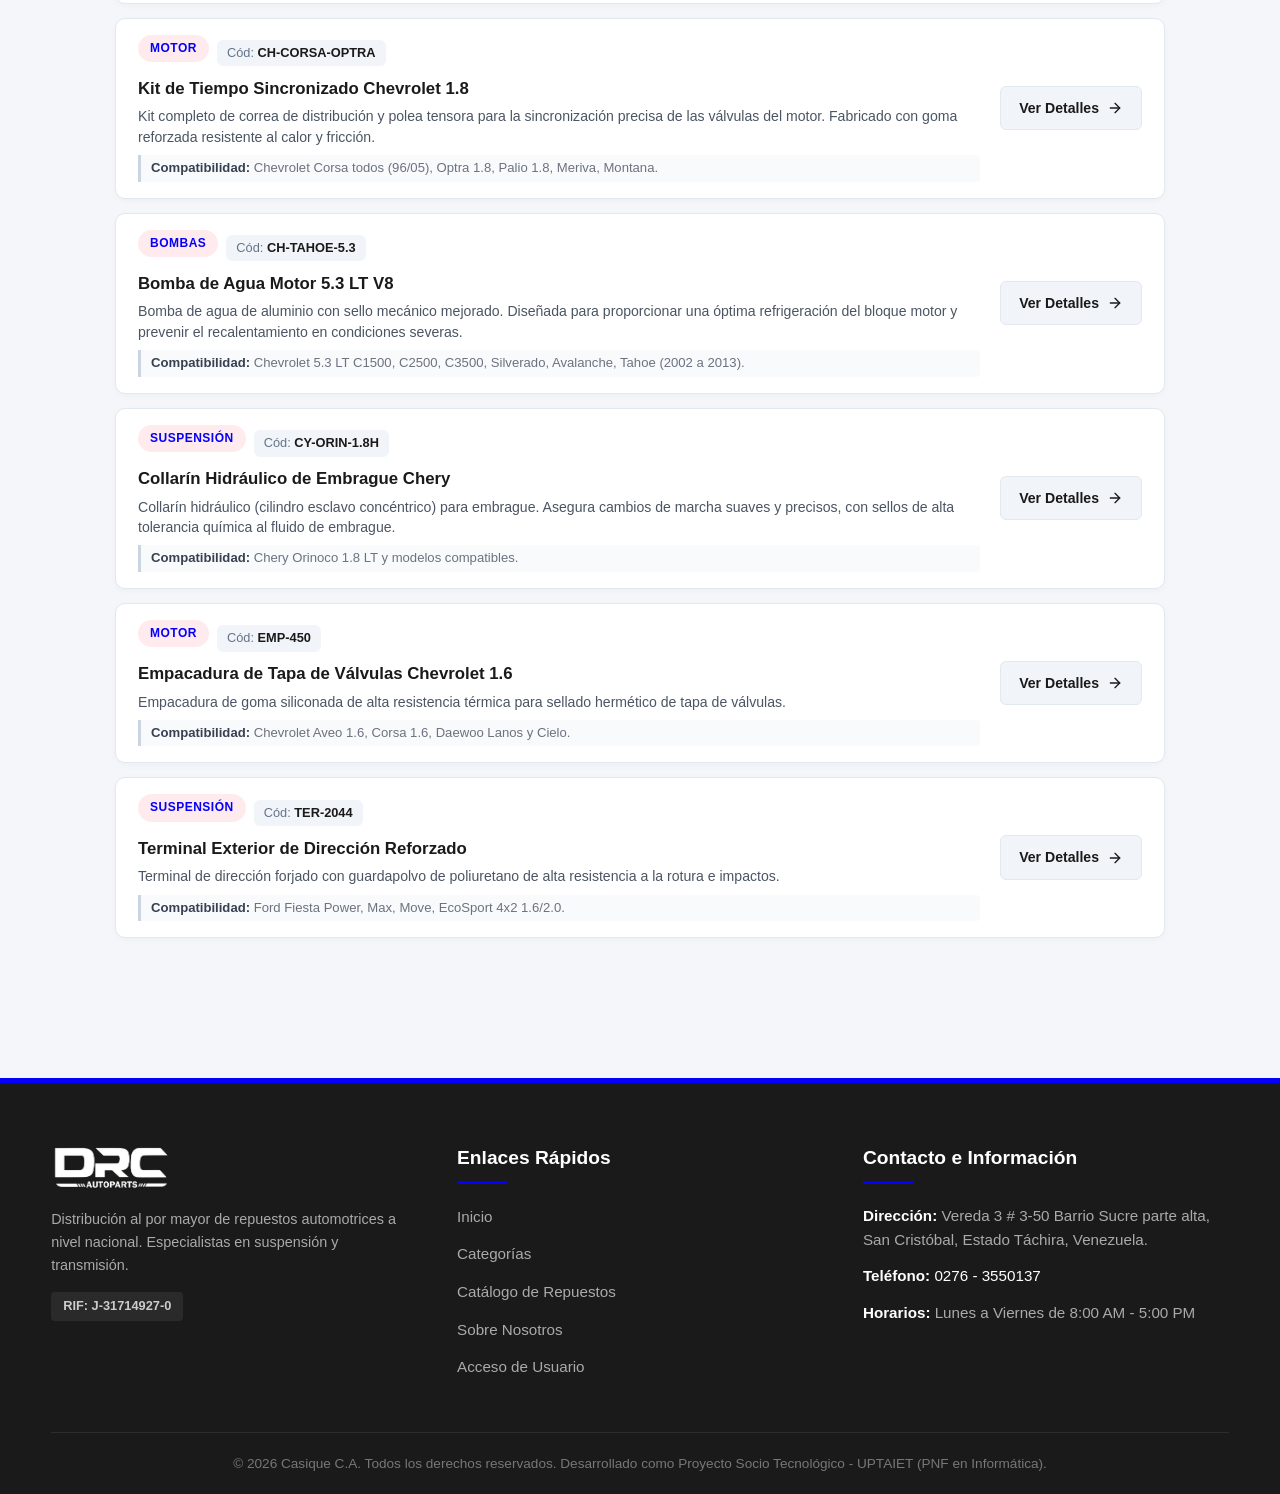
==== commit f4f6ebe4: "cambios y validador basico" ====
--- a/catalogo.html
+++ b/catalogo.html
@@ -11,6 +11,7 @@
     <link rel="stylesheet" href="css/header.css">
     <link rel="stylesheet" href="css/catalogo.css">
     <link rel="stylesheet" href="css/modal.css">
+    <link rel="stylesheet" href="css/login.css">
     <link rel="stylesheet" href="css/footer.css">
     <link rel="stylesheet" href="css/responsive.css">
 </head>
@@ -30,14 +31,15 @@
                 <li><a href="index.html#inicio">Inicio</a></li>
                 <li><a href="index.html#categorias">Categorías</a></li>
                 <li><a href="catalogo.html" class="highlight-link">Catálogo</a></li>
-                <li><a href="index.html#sobre-nosotros">Sobre Nosotros</a></li>
+                <li><a href="nosotros.html">Sobre Nosotros</a></li>
+                <li><a href="login.html" class="nav-login-link">Acceso</a></li>
             </ul>
         </nav>
 
         <div class="header-tools">
-            <button class="buscar" id="header-search-btn">Buscar</button>
             <a href="index.html#despacho">Ubícanos</a>
-            <a href="index.html#sobre-nosotros">Sobre Nosotros</a>
+            <a href="nosotros.html">Sobre Nosotros</a>
+            <button class="btn-login" id="header-login-btn">Iniciar Sesión</button>
         </div>
 
         <button class="hamburger" id="hamburger-btn" aria-label="Abrir menú">
@@ -49,11 +51,9 @@
 
     <main>
         <!-- Sección de Filtros y Búsqueda -->
-        <section id="productos" class="seccion-catalogo" style="padding-top: 50px;">
-            <h2 style="margin-bottom: 10px; font-weight: 700; text-align: center; font-size: 2rem;">Buscador Interactivo
-            </h2>
-            <p style="text-align: center; color: #666; margin-bottom: 40px;">Consulta la disponibilidad y
-                especificaciones técnicas de nuestro inventario mayorista.</p>
+        <section id="productos" class="seccion-catalogo">
+            <h2>Buscador Interactivo</h2>
+            <p>Consulta la disponibilidad y especificaciones técnicas de nuestro inventario mayorista.</p>
 
             <div class="catalogo-controles">
                 <div class="buscador-caja">
@@ -120,10 +120,8 @@
                         <p id="modal-producto-descripcion">Detalles técnicos del repuesto...</p>
                     </div>
                     <div class="modal-actions">
-                        <a href="#" id="modal-btn-cotizar" target="_blank" class="btn btn-whatsapp"
-                            style="text-decoration: none;">
-                            <svg width="20" height="20" viewBox="0 0 24 24" fill="currentColor"
-                                style="margin-right: 8px; vertical-align: middle;">
+                        <a href="#" id="modal-btn-cotizar" target="_blank" class="btn btn-whatsapp">
+                            <svg width="20" height="20" viewBox="0 0 24 24" fill="currentColor">
                                 <path
                                     d="M.057 24l1.687-6.163c-1.041-1.804-1.588-3.849-1.587-5.946C.06 5.348 5.397.01 12.008.01c3.202.001 6.212 1.246 8.477 3.514 2.266 2.268 3.507 5.28 3.505 8.484-.004 6.657-5.34 11.997-11.953 11.997-2.005-.001-3.973-.502-5.717-1.456L0 24zm6.59-4.846c1.6.95 3.188 1.449 4.825 1.451 5.436 0 9.86-4.37 9.864-9.799.002-2.63-1.023-5.101-2.885-6.97C16.579 2.028 14.103 1 11.488 1 6.048 1 1.622 5.37 1.618 10.8c-.001 1.702.455 3.361 1.32 4.8l-.996 3.636 3.725-.976zm11.458-7.712c-.302-.15-1.788-.882-2.064-.983-.277-.1-.478-.15-.679.15-.202.302-.782.983-.96 1.185-.177.201-.355.225-.657.075-.302-.15-1.274-.469-2.427-1.496-.897-.8-1.502-1.788-1.678-2.088-.178-.3-.02-.461.13-.611.135-.135.302-.35.454-.525.151-.175.202-.3.302-.5.101-.2.05-.376-.025-.526-.075-.15-.679-1.636-.93-2.247-.244-.587-.49-.508-.679-.518-.175-.008-.376-.01-.578-.01-.201 0-.527.075-.803.376-.277.301-1.056 1.028-1.056 2.508 0 1.48 1.081 2.91 1.232 3.111.15.201 2.128 3.249 5.156 4.554.72.31 1.28.496 1.718.636.723.23 1.381.198 1.902.12.58-.087 1.788-.731 2.039-1.437.252-.705.252-1.309.176-1.437-.075-.128-.277-.203-.579-.353z" />
                             </svg>
@@ -151,7 +149,8 @@
                     <li><a href="index.html#inicio">Inicio</a></li>
                     <li><a href="index.html#categorias">Categorías</a></li>
                     <li><a href="catalogo.html">Catálogo de Repuestos</a></li>
-                    <li><a href="index.html#sobre-nosotros">Sobre Nosotros</a></li>
+                    <li><a href="nosotros.html">Sobre Nosotros</a></li>
+                    <li><a href="login.html">Acceso de Usuario</a></li>
                 </ul>
             </div>
 
@@ -170,6 +169,29 @@
         </div>
     </footer>
 
+    <!-- Modal de Inicio de Sesión (Validador Simple) -->
+    <div id="login-modal" class="modal">
+        <div class="modal-content modal-login-content">
+            <button class="close-modal" id="close-login-modal-btn" aria-label="Cerrar modal">&times;</button>
+            <h3 class="login-titulo">Validador de Usuario</h3>
+            <p class="login-subtitulo">Ingrese credenciales de acceso</p>
+
+            <form id="login-form-modal">
+                <div class="login-form-group">
+                    <label for="modal-usuario">Usuario</label>
+                    <input type="text" id="modal-usuario" placeholder="Ej: admin" required autocomplete="username">
+                </div>
+                <div class="login-form-group">
+                    <label for="modal-password">Contraseña</label>
+                    <input type="password" id="modal-password" placeholder="Ej: 12345678" required autocomplete="current-password">
+                </div>
+                <button type="submit" class="login-btn-submit">Validar</button>
+            </form>
+
+            <div id="modal-login-mensaje" class="login-mensaje"></div>
+        </div>
+    </div>
+
     <!-- JS Modular (ES6 Modules) -->
     <script type="module" src="js/app.js"></script>
 </body>
--- a/css/catalogo.css
+++ b/css/catalogo.css
@@ -4,6 +4,20 @@
 
 .seccion-catalogo {
     background-color: #f4f6f9;
+    padding-top: 50px;
+}
+
+.seccion-catalogo h2 {
+    margin-bottom: 10px;
+    font-weight: 700;
+    text-align: center;
+    font-size: 2rem;
+}
+
+.seccion-catalogo > p {
+    text-align: center;
+    color: #666;
+    margin-bottom: 40px;
 }
 
 .catalogo-controles {
@@ -171,8 +185,8 @@
 
 .fila-imagen img,
 .card-img-container img {
-    max-width: 100%;
-    max-height: 100%;
+    width: 100%;
+    height: 100%;
     object-fit: contain;
     transition: transform 0.3s ease;
 }
@@ -412,7 +426,7 @@
     }
 }
 
-/* No Results */
+/* Sin resultados */
 .no-results {
     display: flex;
     flex-direction: column;
--- a/css/modal.css
+++ b/css/modal.css
@@ -185,6 +185,12 @@
     font-size: 1rem;
     box-shadow: 0 4px 10px rgba(37, 211, 102, 0.2);
     transition: var(--transition);
+    text-decoration: none;
+}
+
+.btn-whatsapp svg {
+    margin-right: 8px;
+    vertical-align: middle;
 }
 
 .btn-whatsapp:hover {
--- a/css/login.css
+++ b/css/login.css
@@ -0,0 +1,187 @@
+/* =============================================
+   Validador de Usuario — Estilos Simplificados
+   ============================================= */
+
+/* Contenedor en página principal de acceso (login.html) */
+.login-page {
+    min-height: calc(100vh - 140px);
+    display: flex;
+    justify-content: center;
+    align-items: center;
+    padding: 40px 20px;
+    background-color: #f8fafc;
+}
+
+/* Tarjeta del formulario */
+.login-card {
+    background-color: #ffffff;
+    border: 1px solid #d1d5db;
+    border-radius: 6px;
+    width: 100%;
+    max-width: 380px;
+    padding: 28px 24px;
+    box-sizing: border-box;
+}
+
+/* Modal simplificado */
+.modal-login-content {
+    max-width: 380px !important;
+    padding: 24px !important;
+    border-radius: 6px !important;
+    border: 1px solid #d1d5db;
+    background-color: #ffffff;
+    box-sizing: border-box;
+}
+
+/* Títulos y textos */
+.login-titulo {
+    font-size: 1.35rem;
+    color: #1f2937;
+    margin-bottom: 6px;
+    text-align: center;
+    font-weight: 700;
+}
+
+.login-subtitulo {
+    font-size: 0.88rem;
+    color: #6b7280;
+    margin-bottom: 20px;
+    text-align: center;
+}
+
+/* Campos de entrada */
+.login-form-group {
+    display: flex;
+    flex-direction: column;
+    margin-bottom: 14px;
+    text-align: left;
+}
+
+.login-form-group label {
+    font-size: 0.85rem;
+    font-weight: 600;
+    margin-bottom: 5px;
+    color: #374151;
+}
+
+.login-form-group input {
+    width: 100%;
+    padding: 9px 11px;
+    border: 1px solid #cbd5e1;
+    border-radius: 4px;
+    font-size: 0.92rem;
+    background-color: #fff;
+    box-sizing: border-box;
+    outline: none;
+}
+
+.login-form-group input:focus {
+    border-color: var(--primary, #0400fa);
+}
+
+/* Botón de validación */
+.login-btn-submit {
+    width: 100%;
+    padding: 10px;
+    font-size: 0.95rem;
+    font-weight: 600;
+    border: none;
+    border-radius: 4px;
+    background-color: var(--primary, #0400fa);
+    color: #ffffff;
+    cursor: pointer;
+    margin-top: 6px;
+}
+
+.login-btn-submit:hover {
+    opacity: 0.9;
+}
+
+/* Mensaje de validación (éxito / error) */
+.login-mensaje {
+    margin-top: 14px;
+    padding: 9px 12px;
+    border-radius: 4px;
+    font-size: 0.88rem;
+    display: none;
+    text-align: center;
+}
+
+.login-mensaje.error {
+    display: block;
+    background-color: #fee2e2;
+    color: #991b1b;
+    border: 1px solid #fca5a5;
+}
+
+.login-mensaje.exito {
+    display: block;
+    background-color: #dcfce7;
+    color: #166534;
+    border: 1px solid #86efac;
+}
+
+/* Panel cuando la sesión está activa */
+.panel-sesion {
+    text-align: center;
+    padding: 10px 0;
+}
+
+.panel-sesion h2 {
+    font-size: 1.25rem;
+    margin-bottom: 8px;
+    color: #1f2937;
+}
+
+.panel-sesion p {
+    color: #4b5563;
+    font-size: 0.9rem;
+    margin-bottom: 18px;
+}
+
+.panel-sesion-acciones {
+    display: flex;
+    gap: 10px;
+    justify-content: center;
+}
+
+.btn-login-secundario {
+    display: inline-block;
+    padding: 8px 14px;
+    font-size: 0.85rem;
+    font-weight: 600;
+    border: 1px solid #cbd5e1;
+    border-radius: 4px;
+    color: #374151;
+    text-decoration: none;
+    background-color: #f1f5f9;
+}
+
+.btn-cerrar-sesion {
+    padding: 8px 14px;
+    font-size: 0.85rem;
+    font-weight: 600;
+    border: 1px solid #dc2626;
+    border-radius: 4px;
+    color: #ffffff;
+    background-color: #dc2626;
+    cursor: pointer;
+}
+
+.btn-cerrar-sesion:hover {
+    background-color: #b91c1c;
+}
+
+/* Enlace para volver */
+.login-volver-link {
+    display: block;
+    margin-top: 18px;
+    text-align: center;
+    color: #64748b;
+    font-size: 0.85rem;
+    text-decoration: none;
+}
+
+.login-volver-link:hover {
+    text-decoration: underline;
+}
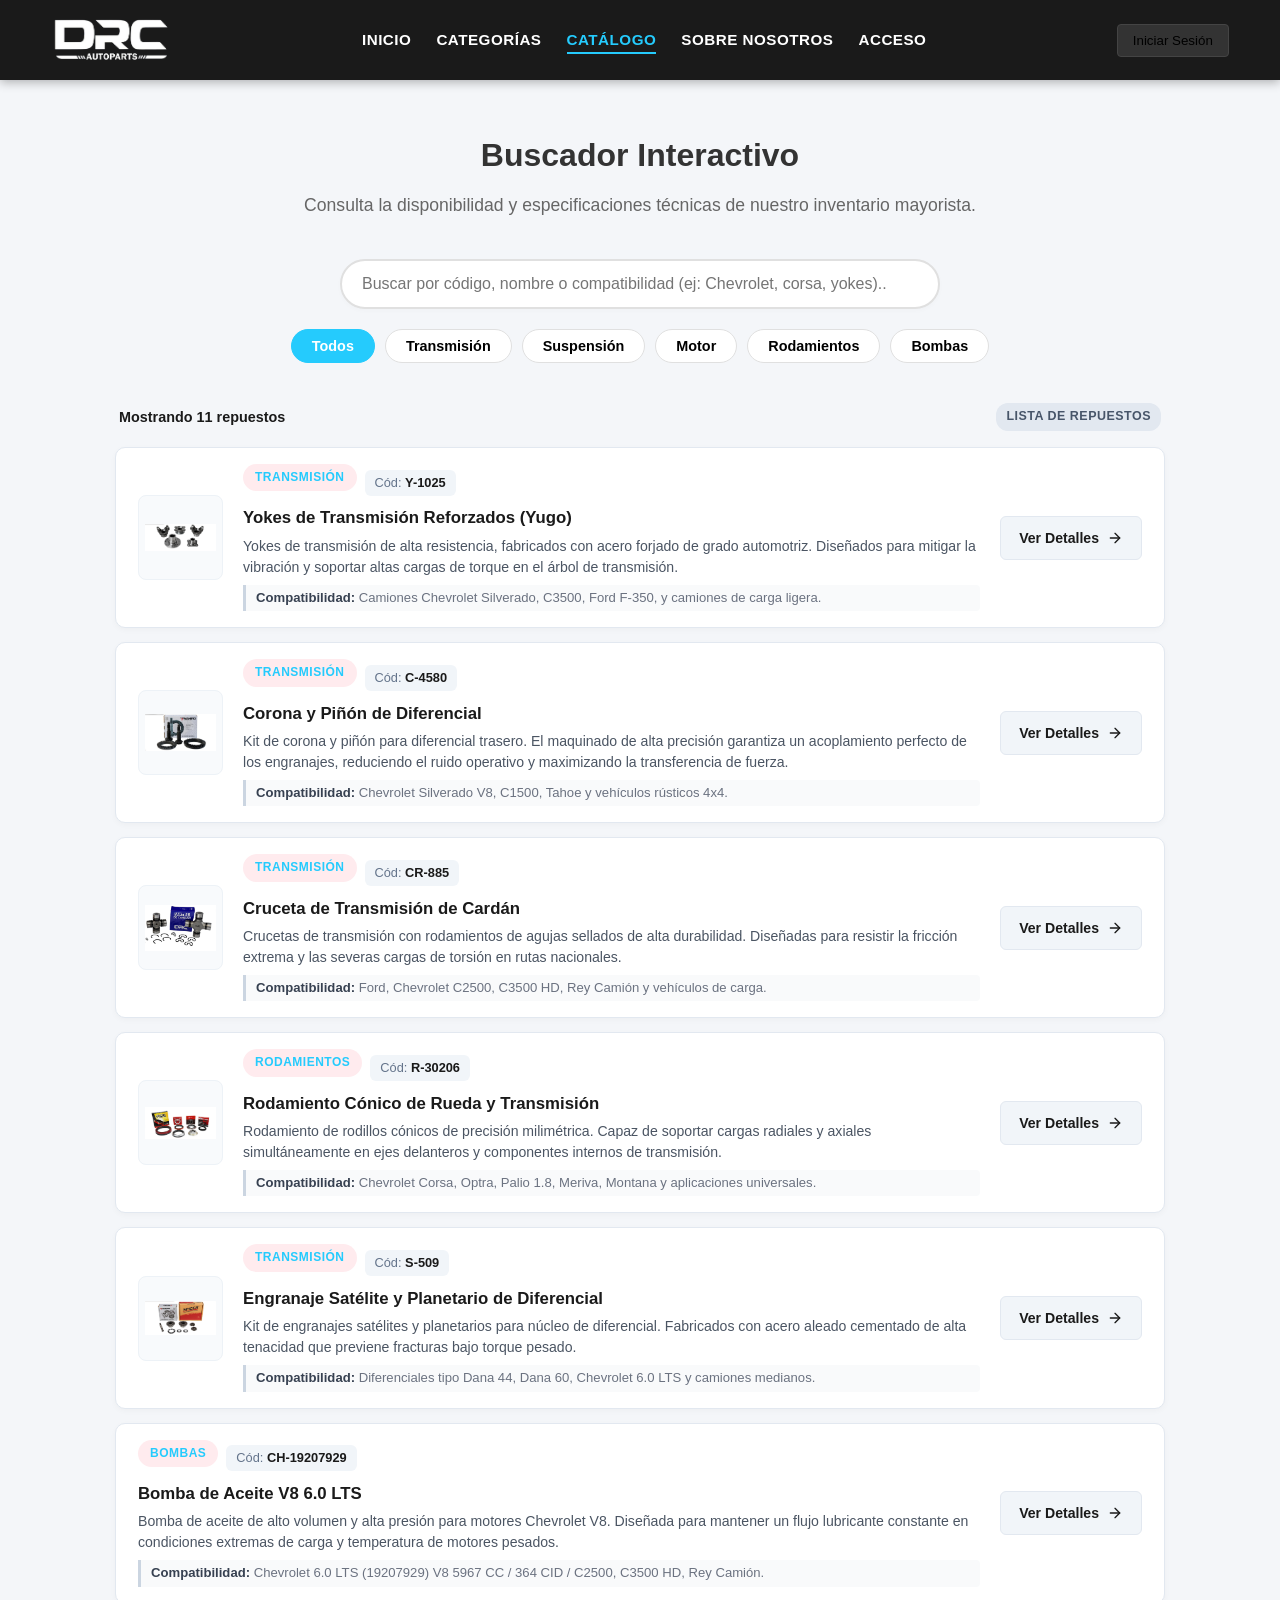
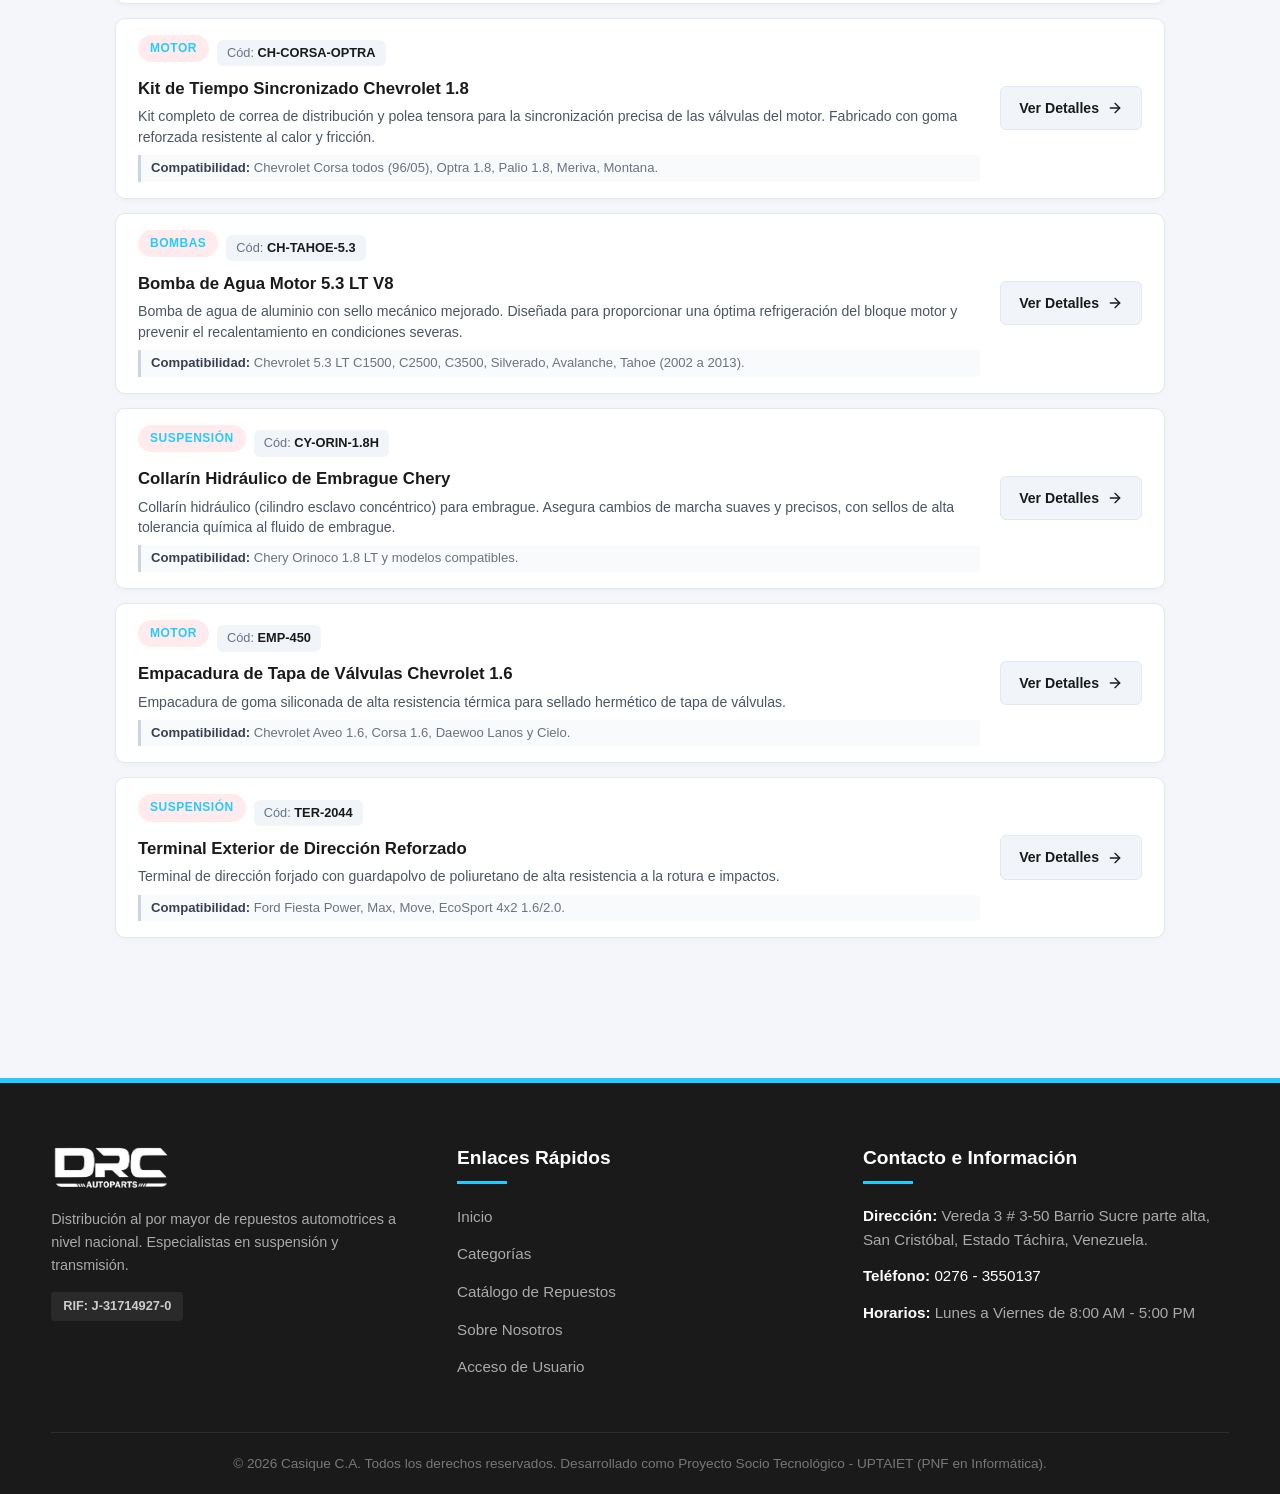
==== commit c3284257: "cambios finales para la presentacion" ====
--- a/catalogo.html
+++ b/catalogo.html
@@ -6,13 +6,10 @@
     <meta name="viewport" content="width=device-width, initial-scale=1.0">
     <title>Catálogo de Repuestos | Casique C.A. - Mayor de Repuestos</title>
 
-    <!-- CSS Modular -->
     <link rel="stylesheet" href="css/base.css">
-    <link rel="stylesheet" href="css/header.css">
-    <link rel="stylesheet" href="css/catalogo.css">
+    <link rel="stylesheet" href="css/layout.css">
+    <link rel="stylesheet" href="css/paginas/catalogo.css">
     <link rel="stylesheet" href="css/modal.css">
-    <link rel="stylesheet" href="css/login.css">
-    <link rel="stylesheet" href="css/footer.css">
     <link rel="stylesheet" href="css/responsive.css">
 </head>
 
@@ -30,15 +27,13 @@
             <ul>
                 <li><a href="index.html#inicio">Inicio</a></li>
                 <li><a href="index.html#categorias">Categorías</a></li>
-                <li><a href="catalogo.html" class="highlight-link">Catálogo</a></li>
+                <li><a href="catalogo.html" class="active-nav">Catálogo</a></li>
                 <li><a href="nosotros.html">Sobre Nosotros</a></li>
                 <li><a href="login.html" class="nav-login-link">Acceso</a></li>
             </ul>
         </nav>
 
         <div class="header-tools">
-            <a href="index.html#despacho">Ubícanos</a>
-            <a href="nosotros.html">Sobre Nosotros</a>
             <button class="btn-login" id="header-login-btn">Iniciar Sesión</button>
         </div>
 
@@ -102,14 +97,6 @@
             <div class="modal-body">
                 <div class="modal-img-container" id="modal-img-wrapper">
                     <img id="modal-producto-img" src="" alt="Imagen de repuesto">
-                    <div id="modal-producto-no-img" class="modal-sin-imagen hidden">
-                        <svg width="48" height="48" viewBox="0 0 24 24" fill="none" stroke="currentColor" stroke-width="1.5" stroke-linecap="round" stroke-linejoin="round">
-                            <path d="M21 16V8a2 2 0 0 0-1-1.73l-7-4a2 2 0 0 0-2 0l-7 4A2 2 0 0 0 3 8v8a2 2 0 0 0 1 1.73l7 4a2 2 0 0 0 2 0l7-4A2 2 0 0 0 21 16z"></path>
-                            <polyline points="3.27 6.96 12 12.01 20.73 6.96"></polyline>
-                            <line x1="12" y1="22.08" x2="12" y2="12"></line>
-                        </svg>
-                        <span>Fotografía técnica no disponible</span>
-                    </div>
                 </div>
                 <div class="modal-info">
                     <span id="modal-producto-categoria" class="tag-categoria">Categoría</span>
@@ -133,7 +120,6 @@
         </div>
     </div>
 
-    <!-- Pie de Página Institucional -->
     <footer>
         <div class="footer-container">
             <div class="footer-col footer-about">
@@ -169,7 +155,7 @@
         </div>
     </footer>
 
-    <!-- Modal de Inicio de Sesión (Validador Simple) -->
+    <!-- Inicio de Sesión -->
     <div id="login-modal" class="modal">
         <div class="modal-content modal-login-content">
             <button class="close-modal" id="close-login-modal-btn" aria-label="Cerrar modal">&times;</button>
@@ -178,21 +164,38 @@
 
             <form id="login-form-modal">
                 <div class="login-form-group">
-                    <label for="modal-usuario">Usuario</label>
-                    <input type="text" id="modal-usuario" placeholder="Ej: admin" required autocomplete="username">
-                </div>
-                <div class="login-form-group">
-                    <label for="modal-password">Contraseña</label>
-                    <input type="password" id="modal-password" placeholder="Ej: 12345678" required autocomplete="current-password">
+                    <label for="modal-usuario">Usuario o correo</label>
+                    <input type="text" id="modal-usuario" placeholder="Ej: admin o correo@ejemplo.com" required autocomplete="username">
+                </div>
+                <div class="login-form-group">
+                    <label for="modal-contrasena">Contraseña</label>
+                    <input type="password" id="modal-contrasena" placeholder="Ej: 12345678" required autocomplete="current-password">
                 </div>
                 <button type="submit" class="login-btn-submit">Validar</button>
             </form>
 
+            <button type="button" class="login-register-toggle" id="mostrar-registro-modal">Crear cuenta nueva</button>
+            <form id="registro-form-modal" class="hidden">
+                <div class="login-form-group">
+                    <label for="registro-nombre">Nombre</label>
+                    <input type="text" id="registro-nombre" required autocomplete="name">
+                </div>
+                <div class="login-form-group">
+                    <label for="registro-correo">Correo</label>
+                    <input type="email" id="registro-correo" required autocomplete="email">
+                </div>
+                <div class="login-form-group">
+                    <label for="registro-contrasena">Contraseña</label>
+                    <input type="password" id="registro-contrasena" required autocomplete="new-password">
+                </div>
+                <button type="submit" class="login-btn-submit">Registrarme</button>
+                <button type="button" class="login-register-toggle" id="mostrar-acceso-modal">Ya tengo cuenta</button>
+            </form>
             <div id="modal-login-mensaje" class="login-mensaje"></div>
         </div>
     </div>
 
-    <!-- JS Modular (ES6 Modules) -->
+    
     <script type="module" src="js/app.js"></script>
 </body>
 
--- a/css/base.css
+++ b/css/base.css
@@ -3,8 +3,8 @@
    ============================================= */
 
 :root {
-    --primary: #0400fa;
-    --primary-hover: #1000f0;
+    --primary: #25cbfd;
+    --primary-hover: #1fdfe6;
     --dark: #1a1a1a;
     --light: #f4f6f9;
     --white: #ffffff;
--- a/css/layout.css
+++ b/css/layout.css
@@ -0,0 +1,184 @@
+/* =============================================
+   LAYOUT — Encabezado, menú y pie de página
+   ============================================= */
+
+header {
+    position: fixed;
+    top: 0;
+    left: 0;
+    width: 100%;
+    height: 80px;
+    background-color: var(--dark);
+    color: #fff;
+    display: flex;
+    justify-content: space-between;
+    align-items: center;
+    padding: 0 4%;
+    box-shadow: 0 2px 10px rgba(0,0,0,0.3);
+    z-index: 1000;
+}
+
+.logo img {
+    height: 50px;
+    background-color: transparent;
+}
+
+nav ul {
+    display: flex;
+    gap: 25px;
+}
+
+nav ul li a {
+    font-weight: 600;
+    font-size: 0.95rem;
+    text-transform: uppercase;
+    letter-spacing: 0.5px;
+    transition: color 0.3s;
+}
+
+nav ul li a:hover {
+    color: var(--primary);
+}
+
+.header-tools {
+    display: flex;
+    align-items: center;
+    gap: 20px;
+}
+
+.header-tools .buscar,
+.btn-login {
+    background: #333;
+    padding: 8px 15px;
+    border-radius: 4px;
+    border: 1px solid #444;
+    cursor: pointer;
+    transition: var(--transition);
+}
+
+.header-tools .buscar:hover,
+.btn-login:hover {
+    background-color: var(--primary);
+    border-color: var(--primary);
+}
+
+.header-tools .buscar {
+    color: #fff;
+}
+
+.header-tools a {
+    font-size: 0.9rem;
+    font-weight: 500;
+}
+
+/* Hamburguesa por defecto oculta en escritorio */
+.hamburger {
+    display: none;
+}
+
+/* Enlace de navegación activo */
+.active-nav {
+    color: var(--primary) !important;
+    border-bottom: 2px solid var(--primary);
+    padding-bottom: 4px;
+}
+
+footer {
+    background-color: var(--dark);
+    color: #fff;
+    padding: 60px 4% 20px;
+    border-top: 5px solid var(--primary);
+    margin-top: 60px;
+}
+
+.footer-container {
+    display: grid;
+    grid-template-columns: repeat(auto-fit, minmax(250px, 1fr));
+    gap: 40px;
+    max-width: 1200px;
+    margin: 0 auto 40px;
+}
+
+.footer-col h3 {
+    font-size: 1.2rem;
+    margin-bottom: 20px;
+    position: relative;
+    padding-bottom: 10px;
+    font-weight: 700;
+}
+
+.footer-col h3::after {
+    content: '';
+    position: absolute;
+    bottom: 0;
+    left: 0;
+    width: 50px;
+    height: 2.5px;
+    background-color: var(--primary);
+}
+
+.footer-logo {
+    height: 50px;
+    margin-bottom: 15px;
+    object-fit: contain;
+    display: block;
+}
+
+.footer-about p {
+    font-size: 0.9rem;
+    color: #aaa;
+    line-height: 1.6;
+}
+
+.footer-rif {
+    display: inline-block;
+    background-color: #2a2a2a;
+    color: #ccc;
+    padding: 4px 12px;
+    font-size: 0.8rem;
+    border-radius: 4px;
+    margin-top: 15px;
+    font-weight: 600;
+}
+
+.footer-links ul li {
+    margin-bottom: 12px;
+}
+
+.footer-links ul li a {
+    color: #aaa;
+    transition: var(--transition);
+    font-size: 0.95rem;
+}
+
+.footer-links ul li a:hover {
+    color: var(--primary);
+    padding-left: 6px;
+}
+
+.footer-contact p {
+    color: #aaa;
+    margin-bottom: 12px;
+    font-size: 0.95rem;
+}
+
+.footer-contact p strong {
+    color: #fff;
+}
+
+.footer-contact a {
+    color: #fff;
+    transition: var(--transition);
+}
+
+.footer-contact a:hover {
+    color: var(--primary);
+}
+
+.footer-bottom {
+    text-align: center;
+    border-top: 1px solid #2d2d2d;
+    padding-top: 20px;
+    font-size: 0.85rem;
+    color: #777;
+}
--- a/css/paginas/catalogo.css
+++ b/css/paginas/catalogo.css
@@ -0,0 +1,479 @@
+/* =============================================
+   CATÁLOGO — Cards de productos, filtros, buscador
+   ============================================= */
+
+.seccion-catalogo {
+    background-color: #f4f6f9;
+    padding-top: 50px;
+    scroll-margin-top: 80px;
+}
+
+.seccion-catalogo h2 {
+    margin-bottom: 10px;
+    font-weight: 700;
+    text-align: center;
+    font-size: 2rem;
+}
+
+.seccion-catalogo > p {
+    text-align: center;
+    color: #666;
+    margin-bottom: 40px;
+}
+
+.catalogo-controles {
+    display: flex;
+    flex-direction: column;
+    gap: 20px;
+    margin-bottom: 40px;
+    align-items: center;
+    width: 100%;
+}
+
+/* --- Buscador --- */
+.buscador-caja {
+    position: relative;
+    width: 100%;
+    max-width: 600px;
+}
+
+.buscador-caja input {
+    width: 100%;
+    padding: 14px 50px 14px 20px;
+    font-size: 1rem;
+    border: 2px solid var(--light-gray);
+    border-radius: 30px;
+    outline: none;
+    transition: var(--transition);
+    box-shadow: 0 2px 5px rgba(0,0,0,0.02);
+}
+
+.buscador-caja input:focus {
+    border-color: var(--primary);
+    box-shadow: 0 0 10px rgba(211, 47, 47, 0.15);
+}
+
+.btn-clear-search {
+    position: absolute;
+    right: 15px;
+    top: 50%;
+    transform: translateY(-50%);
+    background: none;
+    border: none;
+    font-size: 1.5rem;
+    color: #aaa;
+    cursor: pointer;
+    display: none;
+    font-weight: bold;
+}
+
+.btn-clear-search:hover {
+    color: var(--primary);
+}
+
+/* --- Filtros --- */
+.filtros-categorias {
+    display: flex;
+    flex-wrap: wrap;
+    justify-content: center;
+    gap: 10px;
+}
+
+.filtro-btn {
+    padding: 8px 20px;
+    border: 1px solid var(--light-gray);
+    border-radius: 20px;
+    background-color: var(--white);
+    cursor: pointer;
+    font-weight: 600;
+    font-size: 0.9rem;
+    transition: var(--transition);
+}
+
+.filtro-btn:hover, .filtro-btn.activo {
+    background-color: var(--primary);
+    color: var(--white);
+    border-color: var(--primary);
+}
+
+/* --- Barra de información del catálogo --- */
+.catalogo-barra-info {
+    display: flex;
+    justify-content: space-between;
+    align-items: center;
+    width: 100%;
+    max-width: 1050px;
+    margin: 0 auto 16px auto;
+    padding: 0 4px;
+    font-size: 0.9rem;
+    color: var(--gray-text);
+}
+
+.catalogo-contador {
+    font-weight: 600;
+    color: var(--dark);
+}
+
+.catalogo-modo-badge {
+    background-color: #e2e8f0;
+    color: #475569;
+    padding: 4px 10px;
+    border-radius: 12px;
+    font-size: 0.78rem;
+    font-weight: 600;
+    text-transform: uppercase;
+    letter-spacing: 0.5px;
+}
+
+/* --- Lista de productos --- */
+.lista-productos,
+.grid-productos {
+    display: flex;
+    flex-direction: column;
+    gap: 14px;
+    width: 100%;
+    max-width: 1050px;
+    margin: 0 auto;
+    transition: opacity 0.3s ease;
+}
+
+/* --- Fila del Producto (Lista) --- */
+.producto-fila,
+.producto-card {
+    display: flex;
+    align-items: center;
+    background: var(--white);
+    border: 1px solid #e2e8f0;
+    border-radius: 10px;
+    padding: 16px 22px;
+    gap: 20px;
+    box-shadow: 0 2px 6px rgba(0, 0, 0, 0.03);
+    transition: transform 0.2s ease, box-shadow 0.2s ease, border-color 0.2s ease;
+    cursor: pointer;
+    position: relative;
+    user-select: none;
+}
+
+.producto-fila:hover,
+.producto-card:hover {
+    transform: translateY(-2px);
+    box-shadow: 0 6px 18px rgba(0, 0, 0, 0.08);
+    border-color: var(--primary);
+}
+
+.producto-fila:focus-visible,
+.producto-card:focus-visible {
+    outline: 2px solid var(--primary);
+    outline-offset: 2px;
+}
+
+/* --- Columna Imagen / Ícono --- */
+.fila-imagen,
+.card-img-container {
+    flex-shrink: 0;
+    width: 85px;
+    height: 85px;
+    background-color: #f8fafc;
+    border: 1px solid #edf2f7;
+    border-radius: 8px;
+    display: flex;
+    align-items: center;
+    justify-content: center;
+    overflow: hidden;
+    padding: 6px;
+    margin: 0;
+}
+
+.fila-imagen img,
+.card-img-container img {
+    width: 100%;
+    height: 100%;
+    object-fit: contain;
+    transition: transform 0.3s ease;
+}
+
+.producto-fila:hover .fila-imagen img,
+.producto-card:hover .card-img-container img {
+    transform: scale(1.08);
+}
+
+/* Placeholder cuando NO tiene imagen */
+.fila-imagen .sin-imagen,
+.card-img-container .sin-imagen {
+    display: flex;
+    flex-direction: column;
+    align-items: center;
+    justify-content: center;
+    gap: 4px;
+    color: #94a3b8;
+    text-align: center;
+    width: 100%;
+    height: 100%;
+}
+
+.fila-imagen .sin-imagen svg,
+.card-img-container .sin-imagen svg {
+    color: #94a3b8;
+    transition: color 0.2s ease;
+}
+
+.fila-imagen .sin-imagen span,
+.card-img-container .sin-imagen span {
+    font-size: 0.65rem;
+    font-weight: 700;
+    text-transform: uppercase;
+    letter-spacing: 0.5px;
+    line-height: 1;
+}
+
+.producto-fila:hover .fila-imagen .sin-imagen svg,
+.producto-card:hover .card-img-container .sin-imagen svg {
+    color: var(--primary);
+}
+
+/* --- Columna Información --- */
+.fila-info,
+.card-info {
+    flex: 1;
+    min-width: 0;
+    display: flex;
+    flex-direction: column;
+    gap: 6px;
+    margin: 0;
+}
+
+.fila-meta {
+    display: flex;
+    align-items: center;
+    flex-wrap: wrap;
+    gap: 8px;
+}
+
+.tag-categoria,
+.card-categoria-tag {
+    background-color: #eef2ff;
+    color: var(--primary);
+    padding: 3px 10px;
+    border-radius: 12px;
+    font-size: 0.72rem;
+    font-weight: 700;
+    text-transform: uppercase;
+    letter-spacing: 0.5px;
+    margin: 0;
+}
+
+.tag-codigo,
+.card-codigo {
+    font-size: 0.8rem;
+    color: #64748b;
+    background-color: #f1f5f9;
+    padding: 3px 10px;
+    border-radius: 6px;
+    font-weight: 500;
+}
+
+.tag-codigo strong,
+.card-codigo span {
+    color: var(--dark);
+    font-weight: 700;
+}
+
+.fila-nombre,
+.producto-card h4 {
+    font-size: 1.05rem;
+    color: var(--dark);
+    font-weight: 700;
+    line-height: 1.35;
+    margin: 0;
+    height: auto;
+    -webkit-line-clamp: initial;
+    line-clamp: initial;
+    display: block;
+}
+
+.fila-descripcion {
+    font-size: 0.88rem;
+    color: #4b5563;
+    line-height: 1.45;
+    margin: 0;
+    display: -webkit-box;
+    -webkit-line-clamp: 2;
+    line-clamp: 2;
+    -webkit-box-orient: vertical;
+    overflow: hidden;
+}
+
+.fila-compatibilidad {
+    font-size: 0.82rem;
+    color: #6b7280;
+    background-color: #f9fafb;
+    border-left: 3px solid #cbd5e1;
+    padding: 4px 10px;
+    border-radius: 0 4px 4px 0;
+    margin-top: 2px;
+    line-height: 1.4;
+}
+
+.fila-compatibilidad strong {
+    color: #374151;
+    font-weight: 600;
+}
+
+/* --- Columna Acciones --- */
+.fila-acciones {
+    flex-shrink: 0;
+    display: flex;
+    align-items: center;
+}
+
+.btn-ver-detalles,
+.card-footer-btn {
+    display: inline-flex;
+    align-items: center;
+    gap: 8px;
+    padding: 10px 18px;
+    background-color: #f1f5f9;
+    color: var(--dark);
+    font-size: 0.88rem;
+    font-weight: 700;
+    border-radius: 6px;
+    border: 1px solid #e2e8f0;
+    transition: var(--transition);
+    white-space: nowrap;
+    text-align: center;
+}
+
+.btn-ver-detalles svg {
+    transition: transform 0.2s ease;
+}
+
+.producto-fila:hover .btn-ver-detalles,
+.producto-card:hover .card-footer-btn {
+    background-color: var(--primary);
+    color: var(--white);
+    border-color: var(--primary);
+}
+
+.producto-fila:hover .btn-ver-detalles svg {
+    transform: translateX(4px);
+}
+
+/* --- Responsive Lista (Tablets y Móviles) --- */
+@media (max-width: 768px) {
+    .producto-fila,
+    .producto-card {
+        display: grid;
+        grid-template-columns: 80px 1fr;
+        grid-template-rows: auto auto;
+        gap: 12px;
+        padding: 14px;
+    }
+
+    .fila-imagen,
+    .card-img-container {
+        grid-column: 1 / 2;
+        grid-row: 1 / 2;
+        width: 80px;
+        height: 80px;
+    }
+
+    .fila-info,
+    .card-info {
+        grid-column: 2 / 3;
+        grid-row: 1 / 2;
+    }
+
+    .fila-acciones {
+        grid-column: 1 / 3;
+        grid-row: 2 / 3;
+        width: 100%;
+    }
+
+    .btn-ver-detalles,
+    .card-footer-btn {
+        width: 100%;
+        justify-content: center;
+    }
+}
+
+@media (max-width: 480px) {
+    .producto-fila,
+    .producto-card {
+        grid-template-columns: 68px 1fr;
+        padding: 12px;
+        gap: 10px;
+    }
+
+    .fila-imagen,
+    .card-img-container {
+        width: 68px;
+        height: 68px;
+    }
+
+    .fila-nombre,
+    .producto-card h4 {
+        font-size: 0.96rem;
+    }
+
+    .tag-categoria,
+    .tag-codigo {
+        font-size: 0.68rem;
+        padding: 2px 7px;
+    }
+
+    .fila-descripcion {
+        -webkit-line-clamp: 1;
+        line-clamp: 1;
+    }
+}
+
+/* Sin resultados */
+.no-results {
+    display: flex;
+    flex-direction: column;
+    align-items: center;
+    gap: 15px;
+    padding: 60px 20px;
+    text-align: center;
+    width: 100%;
+}
+
+.no-results svg {
+    color: #aaa;
+}
+
+.no-results p {
+    font-size: 1.1rem;
+    color: var(--gray-text);
+}
+
+.no-results.hidden {
+    display: none;
+}
+
+/* --- CTA VER CATÁLOGO COMPLETO --- */
+.ver-mas-catalogo {
+    text-align: center;
+    margin-top: 50px;
+    background-color: var(--white);
+    padding: 40px;
+    border-radius: 8px;
+    box-shadow: 0 4px 15px rgba(0,0,0,0.05);
+    border: 1px solid #eef2f5;
+}
+
+.ver-mas-catalogo h3 {
+    font-size: 1.5rem;
+    color: var(--dark);
+    margin-bottom: 12px;
+    font-weight: 700;
+}
+
+.ver-mas-catalogo p {
+    color: var(--gray-text);
+    margin-bottom: 25px;
+    max-width: 600px;
+    margin-left: auto;
+    margin-right: auto;
+    font-size: 1rem;
+}
--- a/css/modal.css
+++ b/css/modal.css
@@ -72,7 +72,7 @@
 
 .modal-img-container {
     flex: 1;
-    display: flex;
+    display: none;
     justify-content: center;
     align-items: center;
     background-color: #f9f9f9;
@@ -83,34 +83,14 @@
     height: 250px;
 }
 
+.modal-img-container.has-image {
+    display: flex;
+}
+
 .modal-img-container img {
     max-width: 100%;
     max-height: 100%;
     object-fit: contain;
-}
-
-.modal-sin-imagen {
-    display: flex;
-    flex-direction: column;
-    align-items: center;
-    justify-content: center;
-    gap: 12px;
-    color: #94a3b8;
-    text-align: center;
-    width: 100%;
-    height: 100%;
-}
-
-.modal-sin-imagen svg {
-    color: #94a3b8;
-}
-
-.modal-sin-imagen span {
-    font-size: 0.85rem;
-    font-weight: 600;
-    color: #64748b;
-    max-width: 200px;
-    line-height: 1.3;
 }
 
 .modal-info {
@@ -196,3 +176,111 @@
 .btn-whatsapp:hover {
     background-color: #128C7E !important;
 }
+
+/* =============================================
+   ACCESO — Formulario del modal (también lo usa login.html)
+   ============================================= */
+
+.modal-login-content {
+    max-width: 380px !important;
+    padding: 24px !important;
+    border-radius: 6px !important;
+    border: 1px solid #d1d5db;
+    background-color: #ffffff;
+    box-sizing: border-box;
+}
+
+.login-titulo {
+    font-size: 1.35rem;
+    color: #1f2937;
+    margin-bottom: 6px;
+    text-align: center;
+    font-weight: 700;
+}
+
+.login-subtitulo {
+    font-size: 0.88rem;
+    color: #6b7280;
+    margin-bottom: 20px;
+    text-align: center;
+}
+
+.login-form-group {
+    display: flex;
+    flex-direction: column;
+    margin-bottom: 14px;
+    text-align: left;
+}
+
+.login-form-group label {
+    font-size: 0.85rem;
+    font-weight: 600;
+    margin-bottom: 5px;
+    color: #374151;
+}
+
+.login-form-group input {
+    width: 100%;
+    padding: 9px 11px;
+    border: 1px solid #cbd5e1;
+    border-radius: 4px;
+    font-size: 0.92rem;
+    background-color: #fff;
+    box-sizing: border-box;
+    outline: none;
+}
+
+.login-form-group input:focus {
+    border-color: var(--primary, #0400fa);
+}
+
+.login-btn-submit {
+    width: 100%;
+    padding: 10px;
+    font-size: 0.95rem;
+    font-weight: 600;
+    border: none;
+    border-radius: 4px;
+    background-color: var(--primary, #0400fa);
+    color: #ffffff;
+    cursor: pointer;
+    margin-top: 6px;
+}
+
+.login-btn-submit:hover {
+    opacity: 0.9;
+}
+
+.login-register-toggle {
+    display: block;
+    margin: 12px auto 0;
+    padding: 0;
+    border: 0;
+    background: none;
+    color: var(--primary);
+    cursor: pointer;
+    font: inherit;
+}
+
+.login-mensaje {
+    margin-top: 14px;
+    padding: 9px 12px;
+    border-radius: 4px;
+    font-size: 0.88rem;
+    display: none;
+    text-align: center;
+}
+
+.login-mensaje.error {
+    display: block;
+    background-color: #fee2e2;
+    color: #991b1b;
+    border: 1px solid #fca5a5;
+}
+
+.login-mensaje.exito {
+    display: block;
+    background-color: #dcfce7;
+    color: #166534;
+    border: 1px solid #86efac;
+}
--- a/css/responsive.css
+++ b/css/responsive.css
@@ -122,51 +122,14 @@
     }
 }
 
-/* --- VISOR DE CATÁLOGO MÓVIL (≤768px) --- */
-@media (max-width: 768px) {
-    .catalogo-viewer-container {
-        grid-template-columns: 1fr;
+/* --- MÓVIL PEQUEÑO (≤576px) --- */
+@media (max-width: 576px) {
+    .banner-actions {
+        flex-direction: column;
+        align-items: flex-start;
+        gap: 12px;
     }
 
-    .viewer-sidebar {
-        position: absolute;
-        left: -100%;
-        top: 0;
-        width: 260px;
-        height: 100%;
-        box-shadow: 4px 0 15px rgba(0,0,0,0.3);
-    }
-
-    .viewer-sidebar.active {
-        left: 0;
-    }
-
-    .btn-toggle-sidebar {
-        display: flex;
-    }
-
-    .viewer-toolbar {
-        padding: 10px;
-    }
-
-    .toolbar-group {
-        gap: 5px;
-    }
-
-    .toolbar-btn {
-        width: 34px;
-        height: 34px;
-        font-size: 0.95rem;
-    }
-
-    .toolbar-btn.btn-text {
-        padding: 0 10px;
-        font-size: 0.75rem;
-    }
-}
-
-/* --- MÓVIL PEQUEÑO (≤576px) --- */
-@media (max-width: 576px) {
     .about-hero {
         padding: 80px 4% 60px;
     }
@@ -182,6 +145,15 @@
     .quienes-somos-content h2,
     .mision-vision-content h2 {
         font-size: 1.8rem;
+    }
+
+    .nosotros-page h1,
+    .nosotros-page h2 {
+        text-align: center;
+    }
+
+    .nosotros-page p {
+        text-align: justify;
     }
 }
 
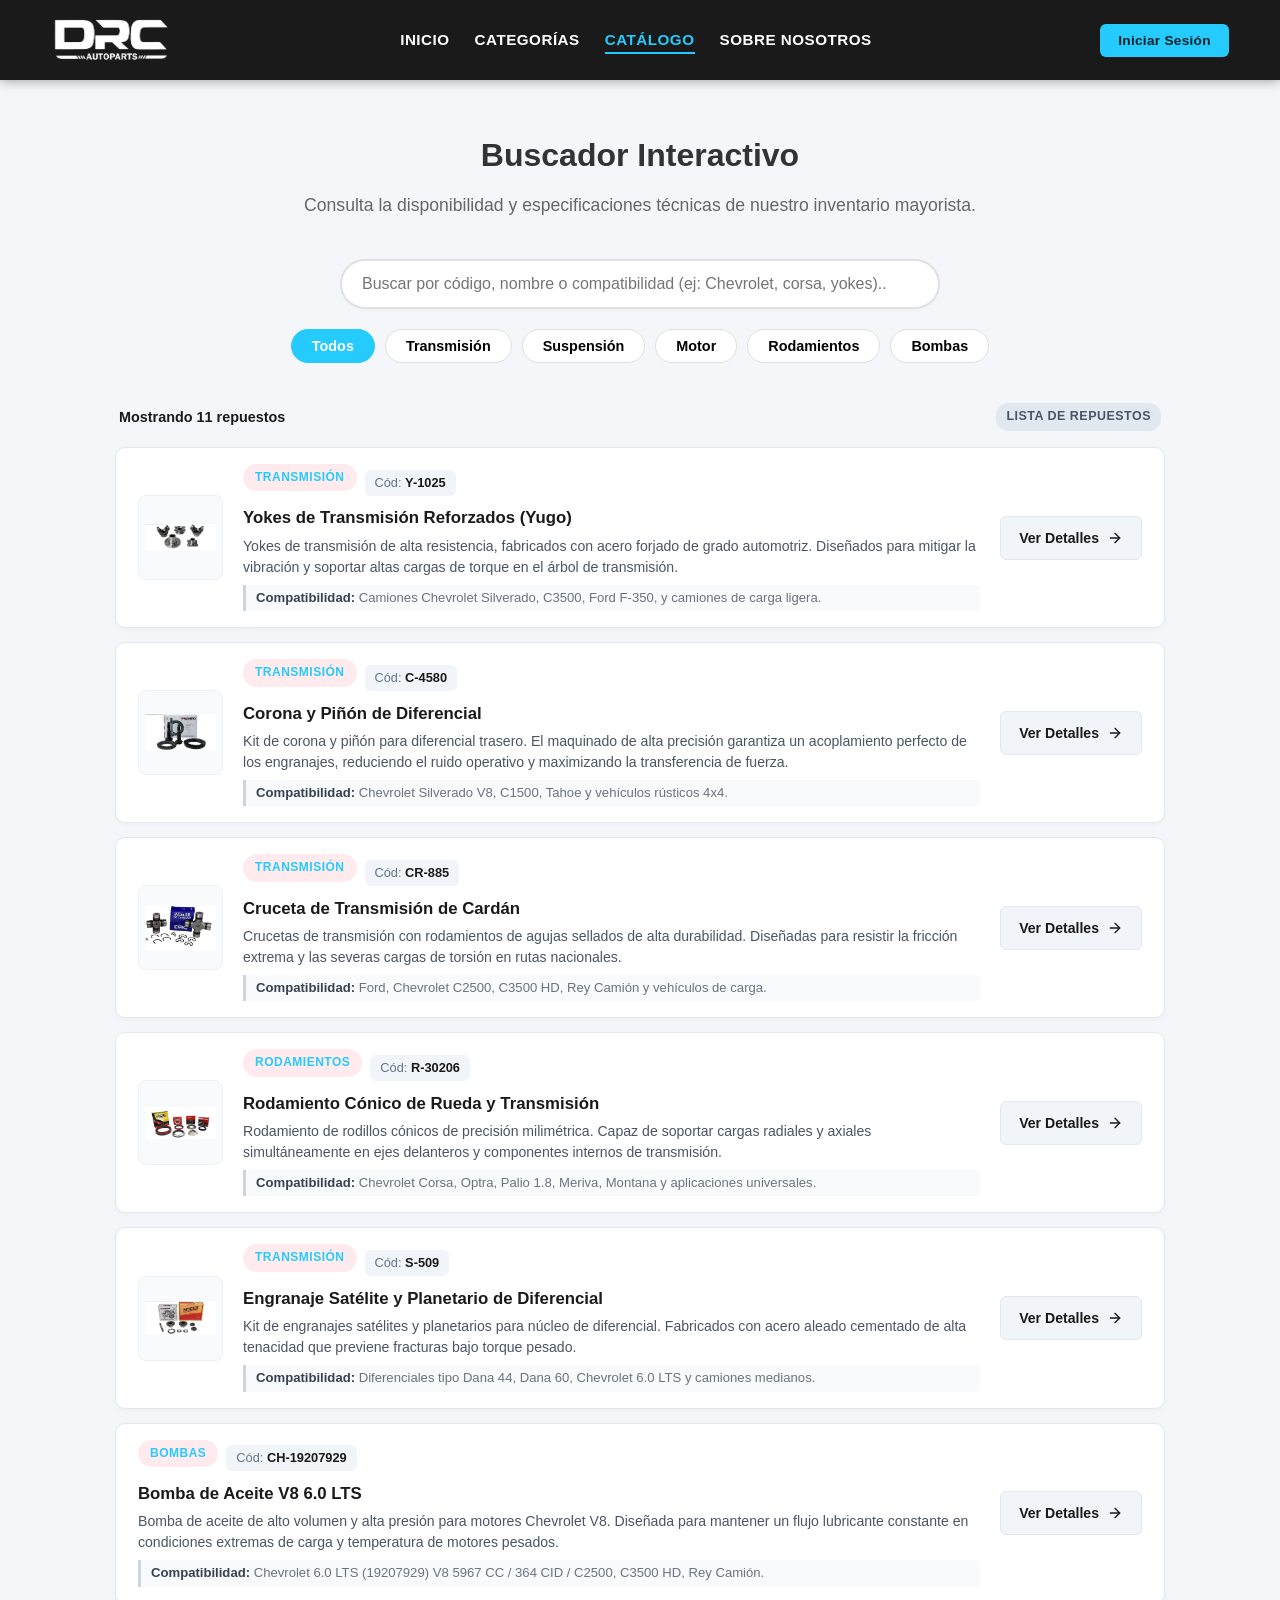
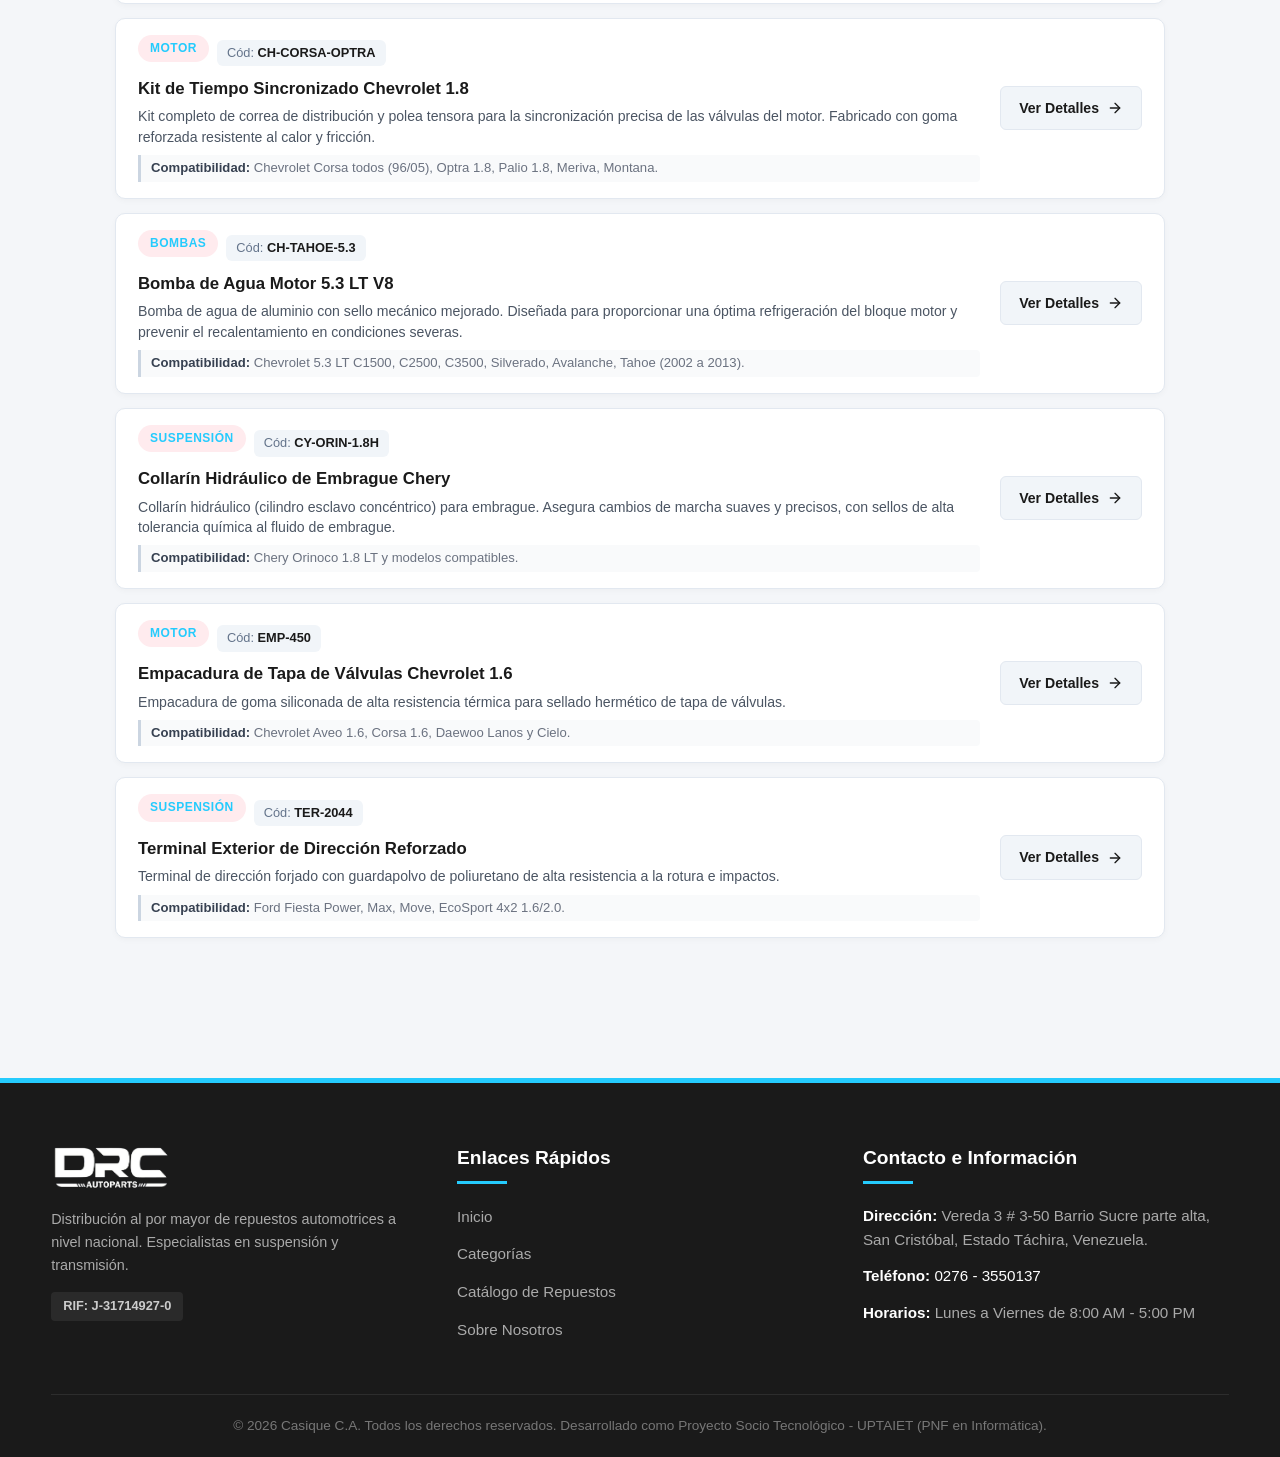
==== commit 09ee1d53: "ajustes finales de presentacion Co-authored-by: Cursor <cursoragent@cursor.com>" ====
--- a/catalogo.html
+++ b/catalogo.html
@@ -25,15 +25,20 @@
 
         <nav id="nav-menu">
             <ul>
+                <li class="nav-sesion" hidden>
+                    <span class="header-saludo">Hola</span>
+                    <button type="button" class="btn-cerrar-sesion-header">Cerrar sesión</button>
+                </li>
                 <li><a href="index.html#inicio">Inicio</a></li>
                 <li><a href="index.html#categorias">Categorías</a></li>
                 <li><a href="catalogo.html" class="active-nav">Catálogo</a></li>
                 <li><a href="nosotros.html">Sobre Nosotros</a></li>
-                <li><a href="login.html" class="nav-login-link">Acceso</a></li>
             </ul>
         </nav>
 
         <div class="header-tools">
+            <p class="header-saludo" id="header-saludo" hidden>Hola</p>
+            <button type="button" class="btn-cerrar-sesion-header" id="btn-cerrar-sesion-header" hidden>Cerrar sesión</button>
             <button class="btn-login" id="header-login-btn">Iniciar Sesión</button>
         </div>
 
@@ -136,7 +141,6 @@
                     <li><a href="index.html#categorias">Categorías</a></li>
                     <li><a href="catalogo.html">Catálogo de Repuestos</a></li>
                     <li><a href="nosotros.html">Sobre Nosotros</a></li>
-                    <li><a href="login.html">Acceso de Usuario</a></li>
                 </ul>
             </div>
 
@@ -159,9 +163,8 @@
     <div id="login-modal" class="modal">
         <div class="modal-content modal-login-content">
             <button class="close-modal" id="close-login-modal-btn" aria-label="Cerrar modal">&times;</button>
-            <h3 class="login-titulo">Validador de Usuario</h3>
-            <p class="login-subtitulo">Ingrese credenciales de acceso</p>
-
+            <h3 class="login-titulo">Iniciar sesión</h3>
+            <p class="login-subtitulo">Ingresa tu usuario y contraseña</p>
             <form id="login-form-modal">
                 <div class="login-form-group">
                     <label for="modal-usuario">Usuario o correo</label>
@@ -171,10 +174,10 @@
                     <label for="modal-contrasena">Contraseña</label>
                     <input type="password" id="modal-contrasena" placeholder="Ej: 12345678" required autocomplete="current-password">
                 </div>
-                <button type="submit" class="login-btn-submit">Validar</button>
+                <button type="submit" class="login-btn-submit">Iniciar sesión</button>
             </form>
 
-            <button type="button" class="login-register-toggle" id="mostrar-registro-modal">Crear cuenta nueva</button>
+            <button type="button" class="login-register-toggle" id="mostrar-registro-modal">Crear cuenta</button>
             <form id="registro-form-modal" class="hidden">
                 <div class="login-form-group">
                     <label for="registro-nombre">Nombre</label>
--- a/css/layout.css
+++ b/css/layout.css
@@ -46,8 +46,7 @@
     gap: 20px;
 }
 
-.header-tools .buscar,
-.btn-login {
+.header-tools .buscar {
     background: #333;
     padding: 8px 15px;
     border-radius: 4px;
@@ -56,10 +55,27 @@
     transition: var(--transition);
 }
 
-.header-tools .buscar:hover,
-.btn-login:hover {
+.btn-login {
+    background: var(--primary);
+    color: #042028;
+    padding: 9px 18px;
+    border: none;
+    border-radius: 6px;
+    cursor: pointer;
+    font-size: 0.85rem;
+    font-weight: 700;
+    letter-spacing: 0.3px;
+    transition: var(--transition);
+}
+
+.header-tools .buscar:hover {
     background-color: var(--primary);
     border-color: var(--primary);
+    color: #042028;
+}
+
+.btn-login:hover {
+    background-color: var(--primary-hover);
 }
 
 .header-tools .buscar {
@@ -69,6 +85,33 @@
 .header-tools a {
     font-size: 0.9rem;
     font-weight: 500;
+}
+
+.header-saludo {
+    margin: 0;
+    color: #fff;
+    font-size: 0.95rem;
+    font-weight: 600;
+}
+
+.btn-cerrar-sesion-header {
+    background: transparent;
+    color: #fff;
+    border: 1px solid #666;
+    padding: 8px 14px;
+    border-radius: 4px;
+    cursor: pointer;
+    font-size: 0.85rem;
+    font-weight: 600;
+}
+
+.btn-cerrar-sesion-header:hover {
+    background-color: #dc2626;
+    border-color: #dc2626;
+}
+
+.nav-sesion {
+    display: none;
 }
 
 /* Hamburguesa por defecto oculta en escritorio */
--- a/css/modal.css
+++ b/css/modal.css
@@ -284,3 +284,33 @@
     color: #166534;
     border: 1px solid #86efac;
 }
+
+.logout-acciones {
+    display: flex;
+    gap: 10px;
+}
+
+.logout-acciones button {
+    flex: 1;
+    padding: 10px;
+    font-size: 0.95rem;
+    font-weight: 600;
+    border-radius: 4px;
+    cursor: pointer;
+}
+
+.btn-logout-cancelar {
+    background: #f1f5f9;
+    color: #374151;
+    border: 1px solid #cbd5e1;
+}
+
+.btn-logout-confirmar {
+    background: #dc2626;
+    color: #fff;
+    border: 1px solid #dc2626;
+}
+
+.btn-logout-confirmar:hover {
+    background: #b91c1c;
+}
--- a/css/responsive.css
+++ b/css/responsive.css
@@ -5,6 +5,7 @@
 /* --- TABLET Y MÓVIL (≤992px) --- */
 @media (max-width: 992px) {
     header {
+        justify-content: flex-start;
         padding: 0 6%;
     }
 
@@ -40,7 +41,32 @@
     }
 
     .header-tools {
-        display: none; /* Se oculta o integra */
+        display: flex;
+        margin-left: auto;
+        margin-right: 14px;
+        gap: 0;
+    }
+
+    .header-tools .header-saludo,
+    .header-tools .btn-cerrar-sesion-header {
+        display: none;
+    }
+
+    .header-tools .btn-login {
+        padding: 8px 12px;
+        font-size: 0.75rem;
+        white-space: nowrap;
+    }
+
+    .nav-sesion:not([hidden]) {
+        display: flex;
+        flex-direction: column;
+        align-items: flex-start;
+        gap: 12px;
+    }
+
+    .nav-sesion .btn-cerrar-sesion-header {
+        width: 100%;
     }
 
     .hamburger {
